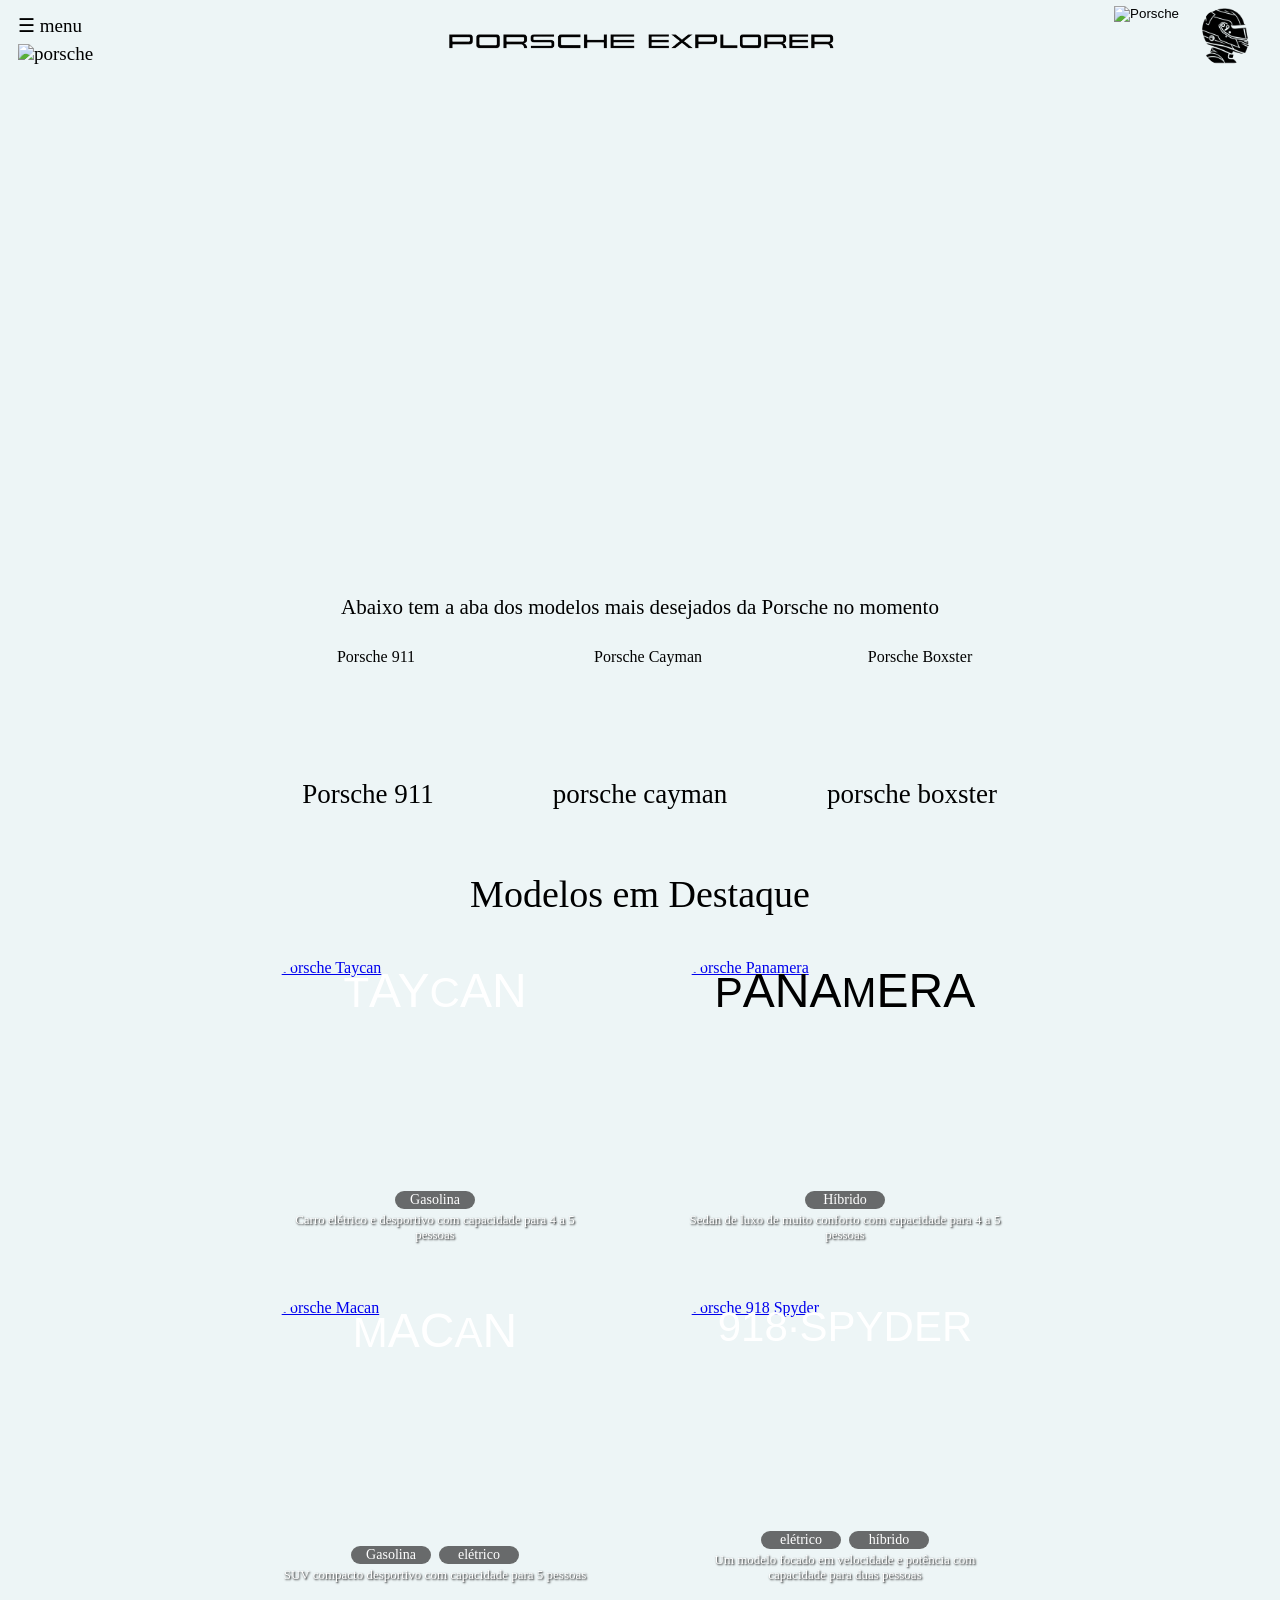
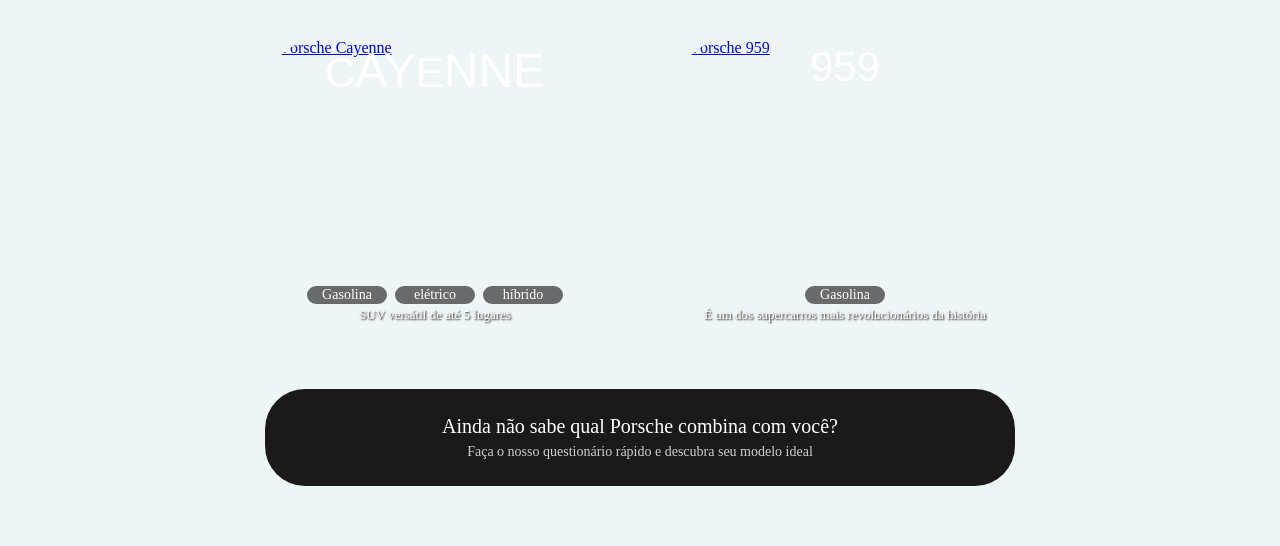
==== index.html @ b0814c9d "Modificando frontend, enviando questionario e adionando video do porsche via LFS" ====
<!DOCTYPE html>
<html lang="pt-BR">

<head>
    <meta charset="UTF-8">
    <meta name="viewport" content="width=device-width, initial-scale=1.0">

    <title>Porsche</title>

    <link rel="stylesheet" href="style.css">

    <script defer src="main.js"></script>
</head>

<body>

    <header class="cabecalho">
        <div class="lado-esquerdo">
            <a href="index.html" class="item-menu">
                ☰ menu
            </a>

            <a href="modelos.html" class="item-modelos">
                <img src="https://companieslogo.com/img/orig/P911.DE-94013588.png?t=1744633652" 
                alt= "porsche"  
                width="20" height="25">
            </a>

        </div>


        <div class="logo-porsche-texto">
            <img class="logotipo logotipo-preta" src="img/logotipo-preto.png" alt="Porsche Explorer">
            <img class="logotipo logotipo-branca" src="img/logotipo-branco.png" alt="Porsche Explorer">
        </div>


        <button
            class="botao-logo"
            onclick="alternarTema()">

            <img
                src="https://images.pixels.com/images/artworkimages/medium/3/high-res-porsche-emblem-isolated-bw-stefano-senise-transparent.png"
                alt="Porsche">

        </button>

        <img class="perfil perfil-clara" src="img/perfil.png" alt="Perfil do usuário">
        <img class="perfil perfil-escura" src="img/perfil-branco.png" alt="Perfil do usuário">

    </header>



    <section class="banner">
        <video class="video-banner" autoplay muted loop playsinline>
            <source src="video/porsche-banner.mp4" type="video/mp4">
            Seu navegador não suporta vídeo em HTML5.
        </video>
    </section>


    <section class="mais-desejados">

        <p class="texto-desejados">
            Abaixo tem a aba dos modelos mais desejados da Porsche no momento
        </p>


        <div class="modelos-top">

            <a href="911.html" class="modelo-top">

                <img
                    src="https://stimg.cardekho.com/images/carexteriorimages/930x620/Porsche/911/11757/1762933836560/front-left-side-47.jpg"
                    alt="Porsche 911">

                <p>Porsche 911</p>

            </a>


            <a href="Cayman.html" class="modelo-top">

                <img
                    src="https://s2-autoesporte.glbimg.com/2-1ZT9-N1DEywxmo9ciaRzOshKI=/0x0:620x400/984x0/smart/filters:strip_icc()/i.s3.glbimg.com/v1/AUTH_cf9d035bf26b4646b105bd958f32089d/internal_photos/bs/2020/6/V/uuImfYSPSdfVh9rFY7dQ/2015-02-04-p05.jpg"
                    alt="Porsche Cayman">

                <p>
                    porsche cayman
                </p>

            </a>


            <a href="boxster.html" class="modelo-top">

                <img
                    src="https://cdn.motor1.com/images/mgl/P419W/s3/2021-porsche-boxster-25-front.jpg"
                    alt="Porsche Boxster">

                <p>
                    porsche boxster
                </p>

            </a>

        </div>

    </section>



    <section class="destaques">

        <h1>
            Modelos em Destaque
        </h1>


        <div class="grade-carros">


            <a href="taycan.html">
                <div class="carro">

                    <img
                        src="https://a.storyblok.com/f/322327/1700x1300/a94bdd6a4c/ta24q3eix0002-taycan-turbo-s-front.jpg/m/990x673/smart/filters:format(webp)"
                        alt="Porsche Taycan">

                    <div class="titulo-carro">
                        T<span>AY</span>C<span>AN</span>
                    </div>

                    <div class="descricao-carro">

                        <span>Gasolina</span>

                        <p>
                            Carro elétrico e desportivo com capacidade
                            para 4 a 5 pessoas
                        </p>
                    </div>
                </div>
            </a>


            <a href="panamera.html">
                <div class="carro">

                    <img
                        src="https://encrypted-tbn0.gstatic.com/images?q=tbn:ANd9GcReIVR9vu2rFfYovtaFVJk6WMoI13KRTiDMwQbJUf-2Ei7UT4Au9WS_3StV&s=10"
                        alt="Porsche Panamera">

                    <div class="titulo-carro branco3">
                        P<span>ANA</span>M<span>ERA</span>
                    </div>

                    <div class="descricao-carro">

                        <span>Híbrido</span>
                        <p>
                            Sedan de luxo de muito conforto com capacidade
                            para 4 a 5 pessoas
                        </p>
                    </div>
                </div>
            </a>


            <a href="macan.html">
                <div class="carro">

                    <img
                        src="https://res.cloudinary.com/unix-center/image/upload/c_limit,dpr_3.0,f_auto,fl_progressive,g_center,h_240,q_auto:good,w_385/lgmrqoqbrtrxovayjjqa.jpg"
                        alt="Porsche Macan"
                        width="280" height="280">

                    <div class="titulo-carro">
                        M<span>AC</span>A<span>N</span>
                    </div>

                    <div class="descricao-carro">

                        <span>Gasolina</span>
                        <span>elétrico</span>

                        <p>
                            SUV compacto desportivo com capacidade
                            para 5 pessoas
                        </p>

                    </div>

                </div>
            </a>


            <a href="918.html">
                <div class="carro">

                    <img
                        src="https://s2-autoesporte.glbimg.com/7R9wOj5e1m-7h5U9IedH1afxvyk=/0x0:620x400/984x0/smart/filters:strip_icc()/i.s3.glbimg.com/v1/AUTH_cf9d035bf26b4646b105bd958f32089d/internal_photos/bs/2020/C/T/HsZ3M3QqCoxV6ehWm6hA/2015-08-14-porsche-918-spyder-19.jpg"
                        alt="Porsche 918 Spyder">

                    <div class="titulo-carro branco2">
                        918·SPYDER
                    </div>

                    <div class="descricao-carro">

                        <span>elétrico</span>
                        <span>híbrido</span>

                        <p>
                            Um modelo focado em velocidade e potência
                            com capacidade para duas pessoas
                        </p>

                    </div>

                </div>
            </a>



            <a href="cayenne.html">
                <div class="carro">

                    <img
                        src="https://prs.porsche.com/iod/image/BR/9YBCT1/1/[base64]?clientId=icc"
                        alt="Porsche Cayenne">

                    <div class="titulo-carro">
                        C<span>AY</span>E<span>NNE</span>
                    </div>

                    <div class="descricao-carro">

                        <span>Gasolina</span>
                        <span>elétrico</span>
                        <span>híbrido</span>

                        <p>
                            SUV versátil de até 5 lugares
                        </p>

                    </div>

                </div>
            </a>



            <a href="959.html">
                <div class="carro">

                    <img
                        src="https://encrypted-tbn0.gstatic.com/images?q=tbn:ANd9GcQaQJG17JvyVrVrvw3Mq1d3Nfs1aGIDPqdy4xxKtfygs7QFmz-L4kMcEubp&s=10"
                        alt="Porsche 959">

                    <div class="titulo-carro branco">
                        959
                    </div>

                    <div class="descricao-carro">

                        <span>Gasolina</span>

                        <p>
                            É um dos supercarros mais revolucionários
                            da história
                        </p>

                    </div>

                </div>
            </a>

        </div>

    </section>


    <a href="escolha.html" class="link-questionario">
        Ainda não sabe qual Porsche combina com você?
        <span>Faça o nosso questionário rápido e descubra seu modelo ideal</span>
    </a>


</body>

</html>
---- style.css ----
* {
    margin: 0;
    padding: 0;
    box-sizing: border-box;
}

html {
    scroll-behavior: smooth;
}

body {

    --fundo: #edf5f6;
    --texto: #000;

    background-color: var(--fundo);

    color: var(--texto);

    font-family: Georgia, "Times New Roman", serif;

    transition:
        background-color 0.7s ease,
        color 0.7s ease;
}


.cabecalho {

    width: 100%;

    height: 78px;

    background-color: var(--fundo);

    display: flex;

    align-items: center;

    justify-content: center;

    position: relative;

    transition:
        background-color 0.7s ease;
}


.lado-esquerdo {

    position: absolute;

    left: 18px;

    top: 16px;

    display: flex;

    flex-direction: column;

    gap: 8px;
}


.item-menu,
.item-modelos {

    text-decoration: none;

    color: var(--texto);

    font-size: 19px;

    line-height: 20px;

    transition:
        color 0.7s ease;

        

}


.item-menu:hover,
.item-modelos:hover {

    text-decoration: underline;

}



.logo-porsche-texto img {

    width: 100%;

    max-width: 400px;
}


.botao-logo {

    position: absolute;

    right: 101px;

    top: 6px;

    border: none;

    outline: none;

    background: transparent;

    cursor: pointer;

    padding: 0;

}


.botao-logo img {

    width: 55px;

    height: 62px;

    object-fit: contain;

    transition:
        transform 0.25s ease;
}


.botao-logo:hover img {

    transform:
        scale(1.12);

}

.perfil {

    position: absolute;

    right: 30px;

    top: 6px;

    width: 50px;

    height: 60px;

    border-radius: 50%;

    object-fit: contain;

    cursor:pointer;

    transition:
        transform 0.25s ease,
        opacity 0.7s ease;
}


.perfil-clara {

    opacity: 1;
}


.perfil-escura {

    opacity: 0;
}


body.modo-escuro .perfil-clara {

    opacity: 0;
}


body.modo-escuro .perfil-escura {

    opacity: 1;
}


.logo-porsche-texto {

    position: relative;

    width: 100%;

    max-width: 400px;

    height: 300px;
}


.logo-porsche-texto .logotipo {

    position: absolute;

    top: 0;

    left: 0;

    width: 100%;

    height: 100%;

    object-fit: contain;

    max-width: none;

    transition:
        opacity 0.7s ease;
}


.logotipo-preta {

    opacity: 1;
}


.logotipo-branca {

    opacity: 0;
}


body.modo-escuro .logotipo-preta {

    opacity: 0;
}


body.modo-escuro .logotipo-branca {

    opacity: 1;
}


.banner {

    overflow: hidden;
}


.video-banner {

    width: 100%;

    height: 500px;

    object-fit: cover;

    display: block;
}


.mais-desejados {

    width: 100%;

    padding-top: 17px;

    text-align: center;

}


.texto-desejados {

    font-size: 21px;

    margin-bottom: 28px;

}


.modelos-top {

    width: 97%;

    max-width: 800px;

    margin: auto;

    display: flex;

    justify-content: space-between;

    gap: 12px;

}


.modelo-top {

    width: 32%;

    text-decoration: none;

    color: var(--texto);

}


.modelo-top img {

    width: 100%;

    height: 125px;

    object-fit: cover;

    border-radius: 65px;

    display: block;

}


.modelo-top p {

    font-size: 27px;

    margin-top: 6px;

}



.destaques {

    width: 100%;

    padding-top: 62px;

    padding-bottom: 50px;

}


.destaques h1 {

    text-align: center;

    font-weight: normal;

    font-size: 38px;

    margin-bottom: 43px;

    color: var(--texto);

}



.grade-carros {

    width: 95%;

    max-width: 750px;

    margin: auto;

    display: grid;

    grid-template-columns: 1fr 1fr;

    column-gap: 70px;

    row-gap: 40px;

}



.carro {

    height: 300px;

    position: relative;

    overflow: hidden;

    border-radius: 55px;

    cursor: pointer;

    transition:
        transform 0.3s ease,
        box-shadow 0.3s ease;
}


.carro:hover {

    transform: scale(1.025);

    box-shadow:
        0 10px 25px rgba(0,0,0,0.25);

}


.carro img {

    width: 100%;

    height: 100%;

    object-fit: cover;

    display: block;

    transition:
        transform 0.5s ease;
}


.carro:hover img {

    transform: scale(1.06);

}



.titulo-carro {

    position: absolute;

    top: 4px;

    left: 0;

    width: 100%;

    text-align: center;

    z-index: 2;

    color: white;

    font-family: Arial, Helvetica, sans-serif;

    font-size: 42px;

    font-weight: normal;

}


.titulo-carro span {

    font-size: 48px;

}


.titulo-carro.branco3 {

    color: black;

}

.titulo-carro.branco2 {

    color: white;

}



.descricao-carro {

    position: absolute;

    z-index: 3;

    left: 10px;

    right: 10px;

    bottom: 17px;

    text-align: center;

    color: white;

}


.descricao-carro span {

    display: inline-block;

    min-width: 80px;

    padding: 1px 13px;

    margin: 0 2px;

    border-radius: 10px;

    background-color: rgba(60,60,60,0.75);

    font-size: 14px;

}


.descricao-carro p {

    margin-top: 3px;

    font-size: 13px;

    line-height: 15px;

    text-shadow:
        1px 1px 2px black;
}


body.modo-escuro {

    --fundo: #111111;

    --texto: #ffffff;

}


body.modo-escuro .banner {

    border-color: #8b211b;

}



@media (max-width: 700px) {

    .logo-porsche-texto {

        font-size: 28px;

        letter-spacing: 4px;

    }


    .botao-logo {

        right: 10px;

    }


    .botao-logo img {

        width: 42px;

        height: 50px;

    }


    .banner {

        height: 350px;

    }


    .modelos-top {

        flex-direction: column;

    }


    .modelo-top {

        width: 100%;

    }


    .modelo-top img {

        height: 150px;

    }


    .grade-carros {

        grid-template-columns: 1fr;

        width: 90%;

    }


    .destaques h1 {

        font-size: 32px;

    }

}


/* Chamada para o questionário, na home */

.link-questionario {

    display: block;

    width: 90%;

    max-width: 750px;

    margin: 0 auto 60px;

    padding: 26px 30px;

    border-radius: 40px;

    background-color: #1a1a1a;

    color: #fff;

    text-decoration: none;

    text-align: center;

    font-size: 20px;

    transition:
        transform 0.25s ease,
        background-color 0.7s ease,
        color 0.7s ease;
}


.link-questionario:hover {

    transform: scale(1.015);
}


.link-questionario span {

    display: block;

    font-size: 14px;

    margin-top: 6px;

    color: #cfcfcf;
}


body.modo-escuro .link-questionario {

    background-color: #f4f4f4;

    color: #111;
}


body.modo-escuro .link-questionario span {

    color: #555;
}


/* Página: Descubra seu modelo ideal */

.questionario {

    width: 90%;

    max-width: 640px;

    margin: 70px auto 90px;

    text-align: center;
}


.quiz-intro h1 {

    font-weight: normal;

    font-size: 36px;

    margin-bottom: 18px;
}


.quiz-intro p {

    font-size: 17px;

    line-height: 24px;

    margin-bottom: 32px;
}


.botao-quiz {

    display: inline-block;

    border: none;

    outline: none;

    cursor: pointer;

    background-color: #1a1a1a;

    color: #fff;

    font-family: inherit;

    font-size: 17px;

    padding: 14px 34px;

    border-radius: 40px;

    text-decoration: none;

    transition:
        transform 0.25s ease,
        background-color 0.7s ease,
        color 0.7s ease;
}


.botao-quiz:hover {

    transform: scale(1.04);
}


.botao-secundario {

    background-color: transparent;

    color: var(--texto);

    border: 2px solid var(--texto);
}


body.modo-escuro .botao-quiz {

    background-color: #f4f4f4;

    color: #111;
}


body.modo-escuro .botao-secundario {

    background-color: transparent;

    color: var(--texto);
}


.quiz-progresso {

    margin-bottom: 34px;
}


.quiz-passo {

    display: block;

    font-size: 14px;

    margin-bottom: 10px;

    color: #777;
}


body.modo-escuro .quiz-passo {

    color: #aaa;
}


.quiz-barra {

    width: 100%;

    height: 6px;

    background-color: rgba(120, 120, 120, 0.25);

    border-radius: 10px;

    overflow: hidden;
}


.quiz-barra-preenchida {

    height: 100%;

    width: 0%;

    background-color: #a52b22;

    border-radius: 10px;

    transition: width 0.4s ease;
}


.quiz-pergunta-texto {

    font-weight: normal;

    font-size: 26px;

    margin-bottom: 28px;
}


.quiz-opcoes {

    display: flex;

    flex-direction: column;

    gap: 14px;
}


.quiz-opcao {

    width: 100%;

    text-align: left;

    padding: 18px 26px;

    border-radius: 40px;

    border: 2px solid rgba(120, 120, 120, 0.35);

    background-color: transparent;

    color: var(--texto);

    font-family: inherit;

    font-size: 17px;

    cursor: pointer;

    transition:
        border-color 0.25s ease,
        transform 0.15s ease;
}


.quiz-opcao:hover {

    border-color: #a52b22;

    transform: scale(1.01);
}


.quiz-resultado h2 {

    font-weight: normal;

    font-size: 26px;

    margin-bottom: 30px;
}


.carro-resultado {

    width: 100%;

    max-width: 420px;

    height: 320px;

    margin: 0 auto 34px;
}


.quiz-acoes {

    display: flex;

    justify-content: center;

    gap: 16px;

    flex-wrap: wrap;
}


@media (max-width: 700px) {

    .questionario {

        margin: 40px auto 60px;
    }


    .quiz-intro h1 {

        font-size: 28px;
    }


    .quiz-pergunta-texto {

        font-size: 22px;
    }
}
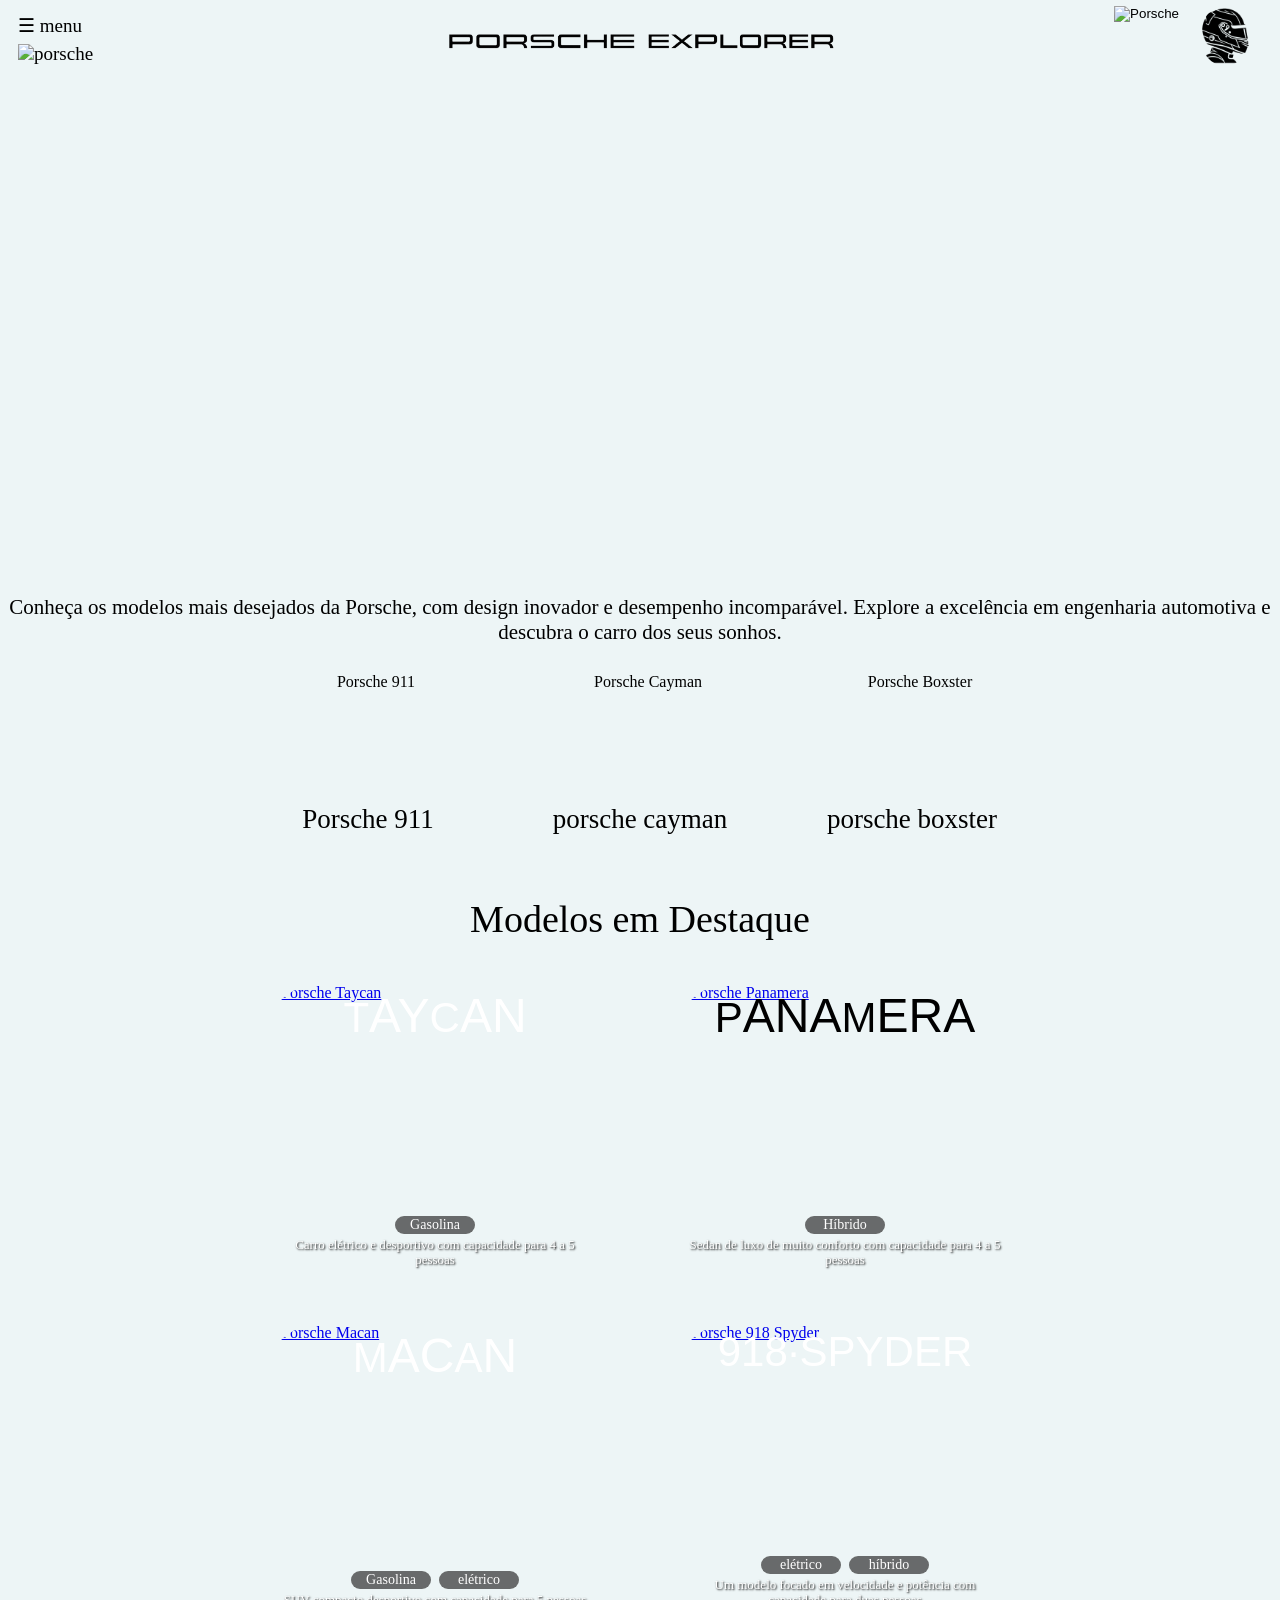
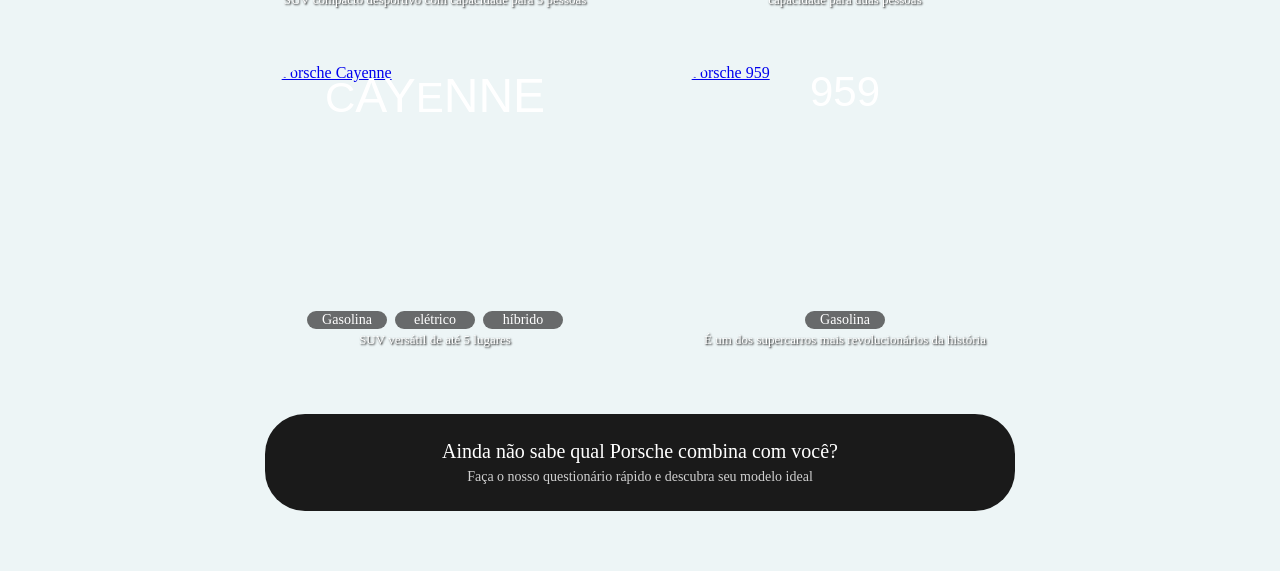
==== commit bbdf4160: "Página do 911 completa" ====
--- a/index.html
+++ b/index.html
@@ -63,7 +63,7 @@
     <section class="mais-desejados">
 
         <p class="texto-desejados">
-            Abaixo tem a aba dos modelos mais desejados da Porsche no momento
+            Conheça os modelos mais desejados da Porsche, com design inovador e desempenho incomparável. Explore a excelência em engenharia automotiva e descubra o carro dos seus sonhos.
         </p>
 
 
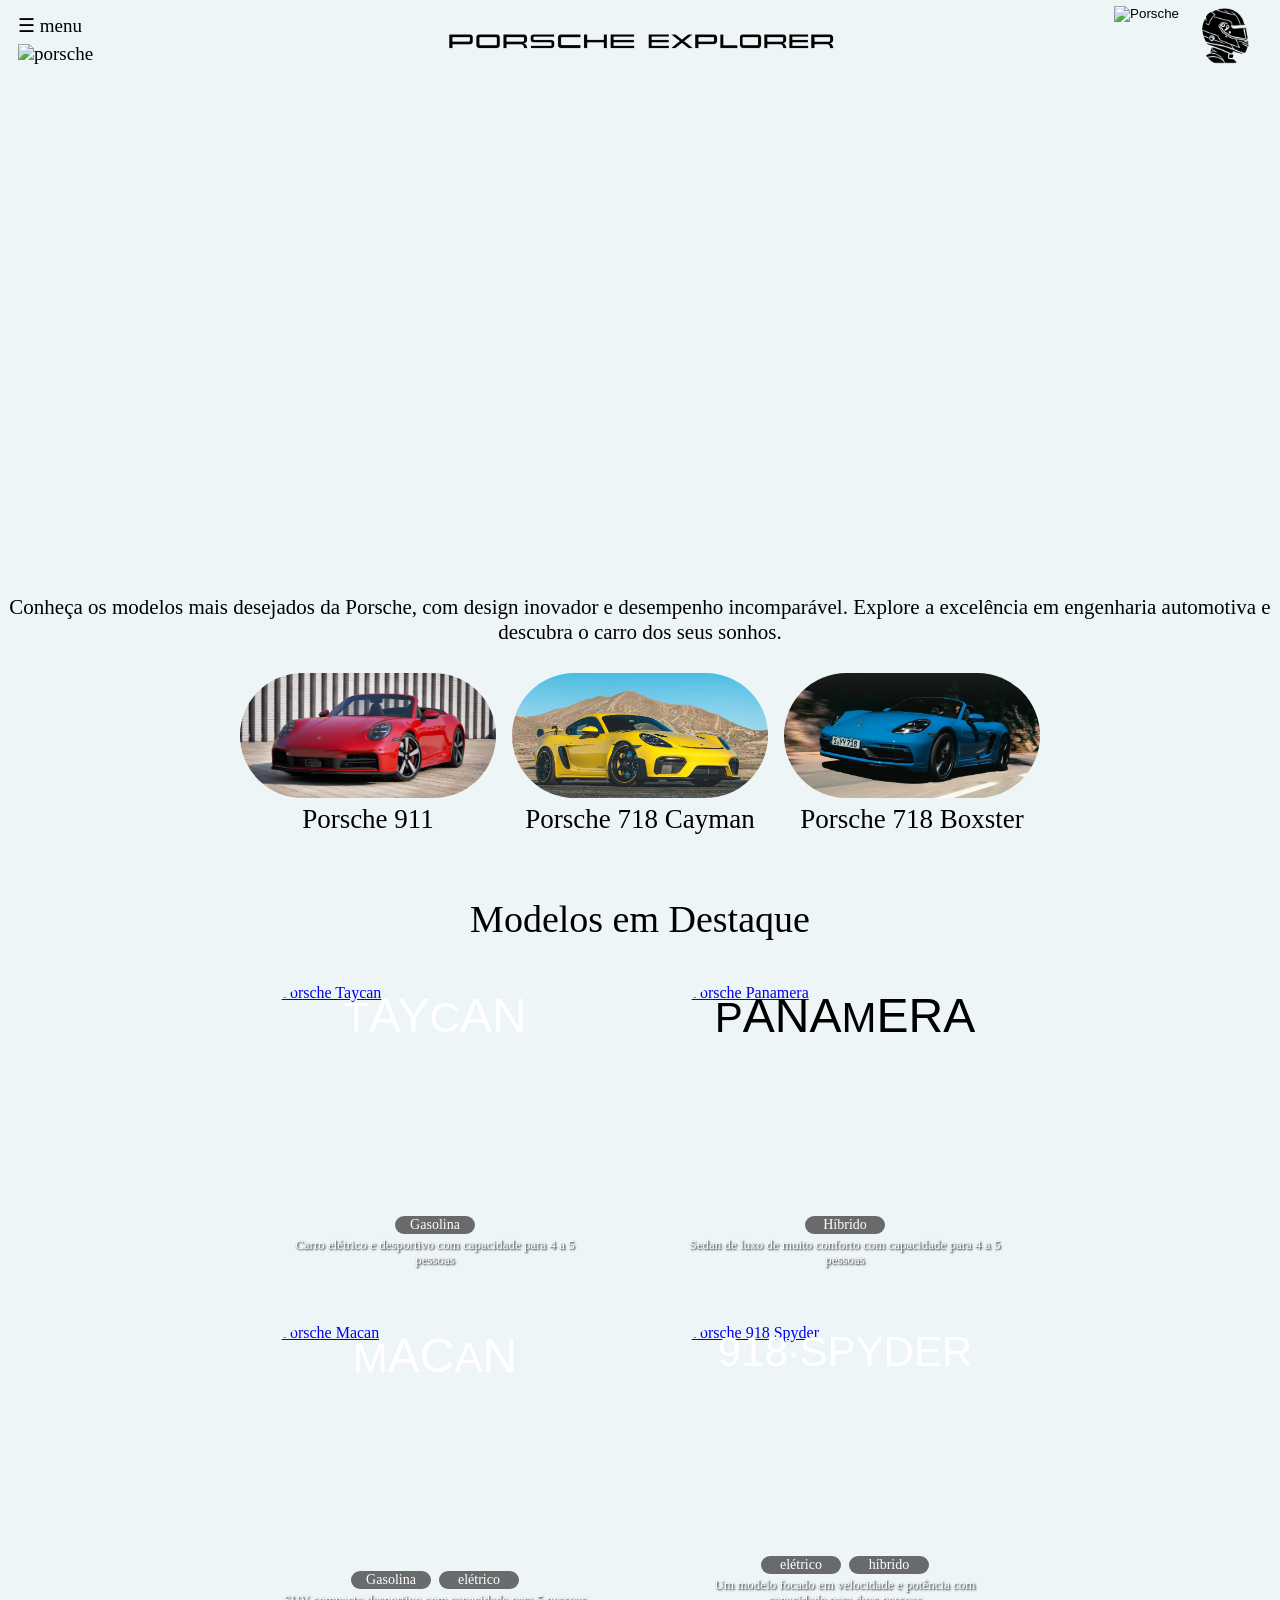
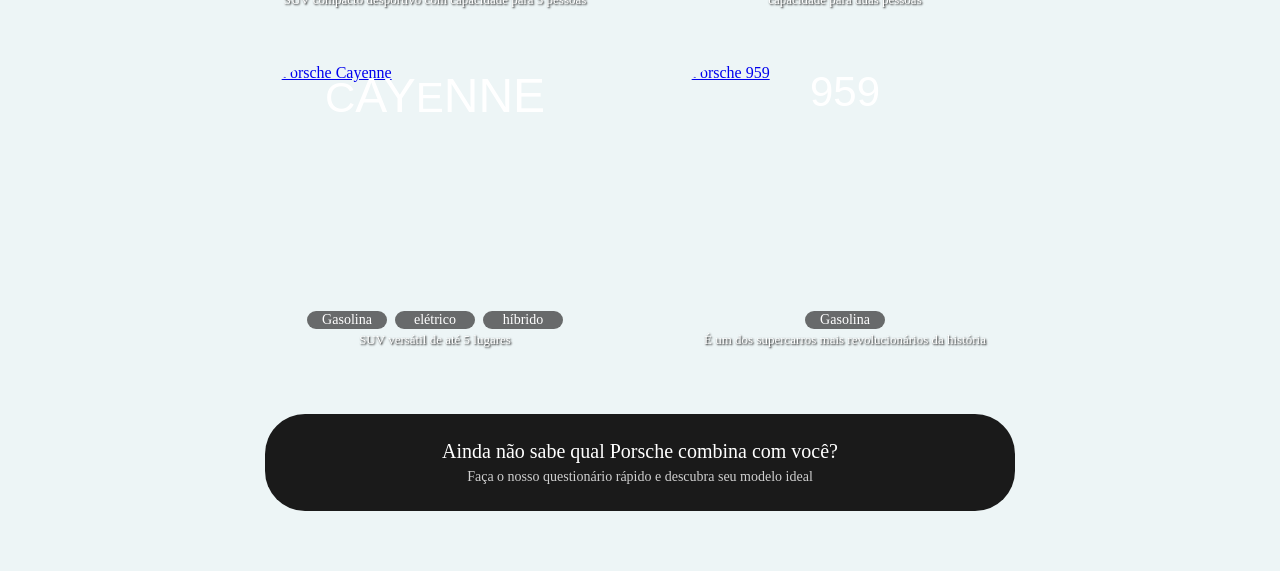
==== commit d24c6583: "Enviando atualizações nas outras páginas" ====
--- a/index.html
+++ b/index.html
@@ -72,7 +72,7 @@
             <a href="911.html" class="modelo-top">
 
                 <img
-                    src="https://stimg.cardekho.com/images/carexteriorimages/930x620/Porsche/911/11757/1762933836560/front-left-side-47.jpg"
+                    src="carros/porsche-icon.jpg"
                     alt="Porsche 911">
 
                 <p>Porsche 911</p>
@@ -83,11 +83,11 @@
             <a href="Cayman.html" class="modelo-top">
 
                 <img
-                    src="https://s2-autoesporte.glbimg.com/2-1ZT9-N1DEywxmo9ciaRzOshKI=/0x0:620x400/984x0/smart/filters:strip_icc()/i.s3.glbimg.com/v1/AUTH_cf9d035bf26b4646b105bd958f32089d/internal_photos/bs/2020/6/V/uuImfYSPSdfVh9rFY7dQ/2015-02-04-p05.jpg"
+                    src="carros/cayman-icon.webp"
                     alt="Porsche Cayman">
 
                 <p>
-                    porsche cayman
+                    Porsche 718 Cayman
                 </p>
 
             </a>
@@ -96,11 +96,11 @@
             <a href="boxster.html" class="modelo-top">
 
                 <img
-                    src="https://cdn.motor1.com/images/mgl/P419W/s3/2021-porsche-boxster-25-front.jpg"
+                    src="carros/boxster-icon.webp"
                     alt="Porsche Boxster">
 
                 <p>
-                    porsche boxster
+                    Porsche 718 Boxster
                 </p>
 
             </a>
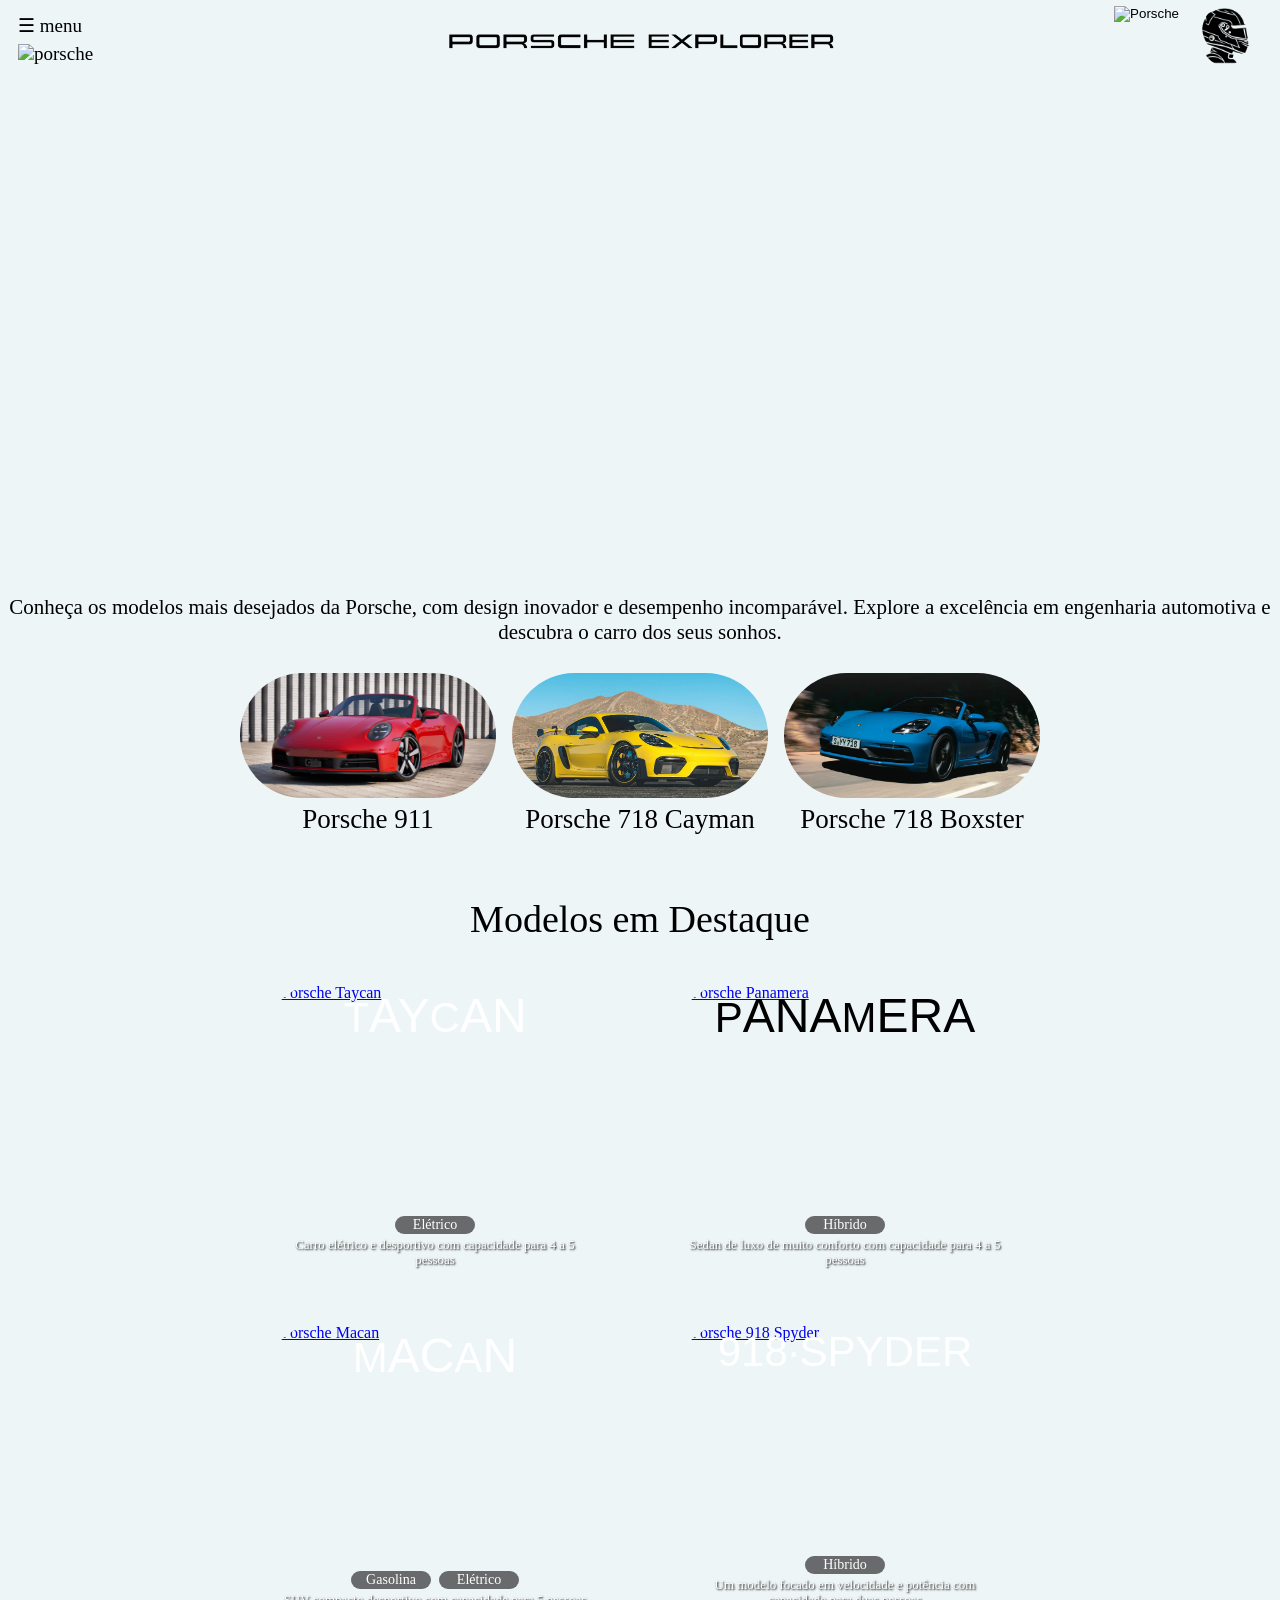
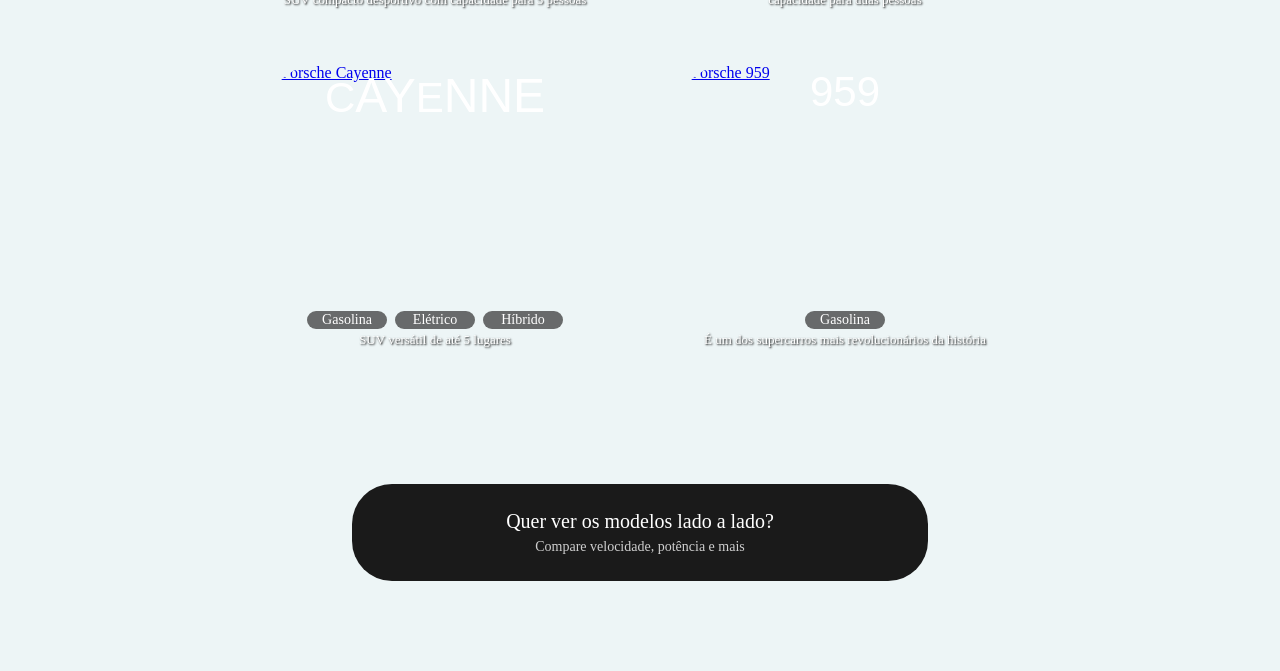
==== commit f1ac8653: "Salvando os arquivos de comparação" ====
--- a/index.html
+++ b/index.html
@@ -5,7 +5,7 @@
     <meta charset="UTF-8">
     <meta name="viewport" content="width=device-width, initial-scale=1.0">
 
-    <title>Porsche</title>
+    <title>Porsche Explorer</title>
 
     <link rel="stylesheet" href="style.css">
 
@@ -134,7 +134,7 @@
 
                     <div class="descricao-carro">
 
-                        <span>Gasolina</span>
+                        <span>Elétrico</span>
 
                         <p>
                             Carro elétrico e desportivo com capacidade
@@ -183,7 +183,7 @@
                     <div class="descricao-carro">
 
                         <span>Gasolina</span>
-                        <span>elétrico</span>
+                        <span>Elétrico</span>
 
                         <p>
                             SUV compacto desportivo com capacidade
@@ -209,8 +209,7 @@
 
                     <div class="descricao-carro">
 
-                        <span>elétrico</span>
-                        <span>híbrido</span>
+                        <span>Híbrido</span>
 
                         <p>
                             Um modelo focado em velocidade e potência
@@ -238,8 +237,8 @@
                     <div class="descricao-carro">
 
                         <span>Gasolina</span>
-                        <span>elétrico</span>
-                        <span>híbrido</span>
+                        <span>Elétrico</span>
+                        <span>Híbrido</span>
 
                         <p>
                             SUV versátil de até 5 lugares
@@ -281,12 +280,12 @@
 
     </section>
 
-
-    <a href="escolha.html" class="link-questionario">
-        Ainda não sabe qual Porsche combina com você?
-        <span>Faça o nosso questionário rápido e descubra seu modelo ideal</span>
-    </a>
-
+    <section class="comparar">
+        <a href="comparar.html" class="link-comparar">
+        Quer ver os modelos lado a lado?
+        <span>Compare velocidade, potência e mais</span>
+        </a>
+    </section>
 
 </body>
 
--- a/style.css
+++ b/style.css
@@ -619,10 +619,7 @@
 
 }
 
-
-/* Chamada para o questionário, na home */
-
-.link-questionario {
+.link-comparar {
 
     display: block;
 
@@ -653,13 +650,13 @@
 }
 
 
-.link-questionario:hover {
+.link-comparar:hover {
 
     transform: scale(1.015);
 }
 
 
-.link-questionario span {
+.link-comparar span {
 
     display: block;
 
@@ -671,7 +668,7 @@
 }
 
 
-body.modo-escuro .link-questionario {
+body.modo-escuro .link-comparar {
 
     background-color: #f4f4f4;
 
@@ -679,7 +676,7 @@
 }
 
 
-body.modo-escuro .link-questionario span {
+body.modo-escuro .link-comparar span {
 
     color: #555;
 }
@@ -687,7 +684,7 @@
 
 /* Página: Descubra seu modelo ideal */
 
-.questionario {
+.comparar {
 
     width: 90%;
 
@@ -926,7 +923,7 @@
 
 @media (max-width: 700px) {
 
-    .questionario {
+    .comparar {
 
         margin: 40px auto 60px;
     }
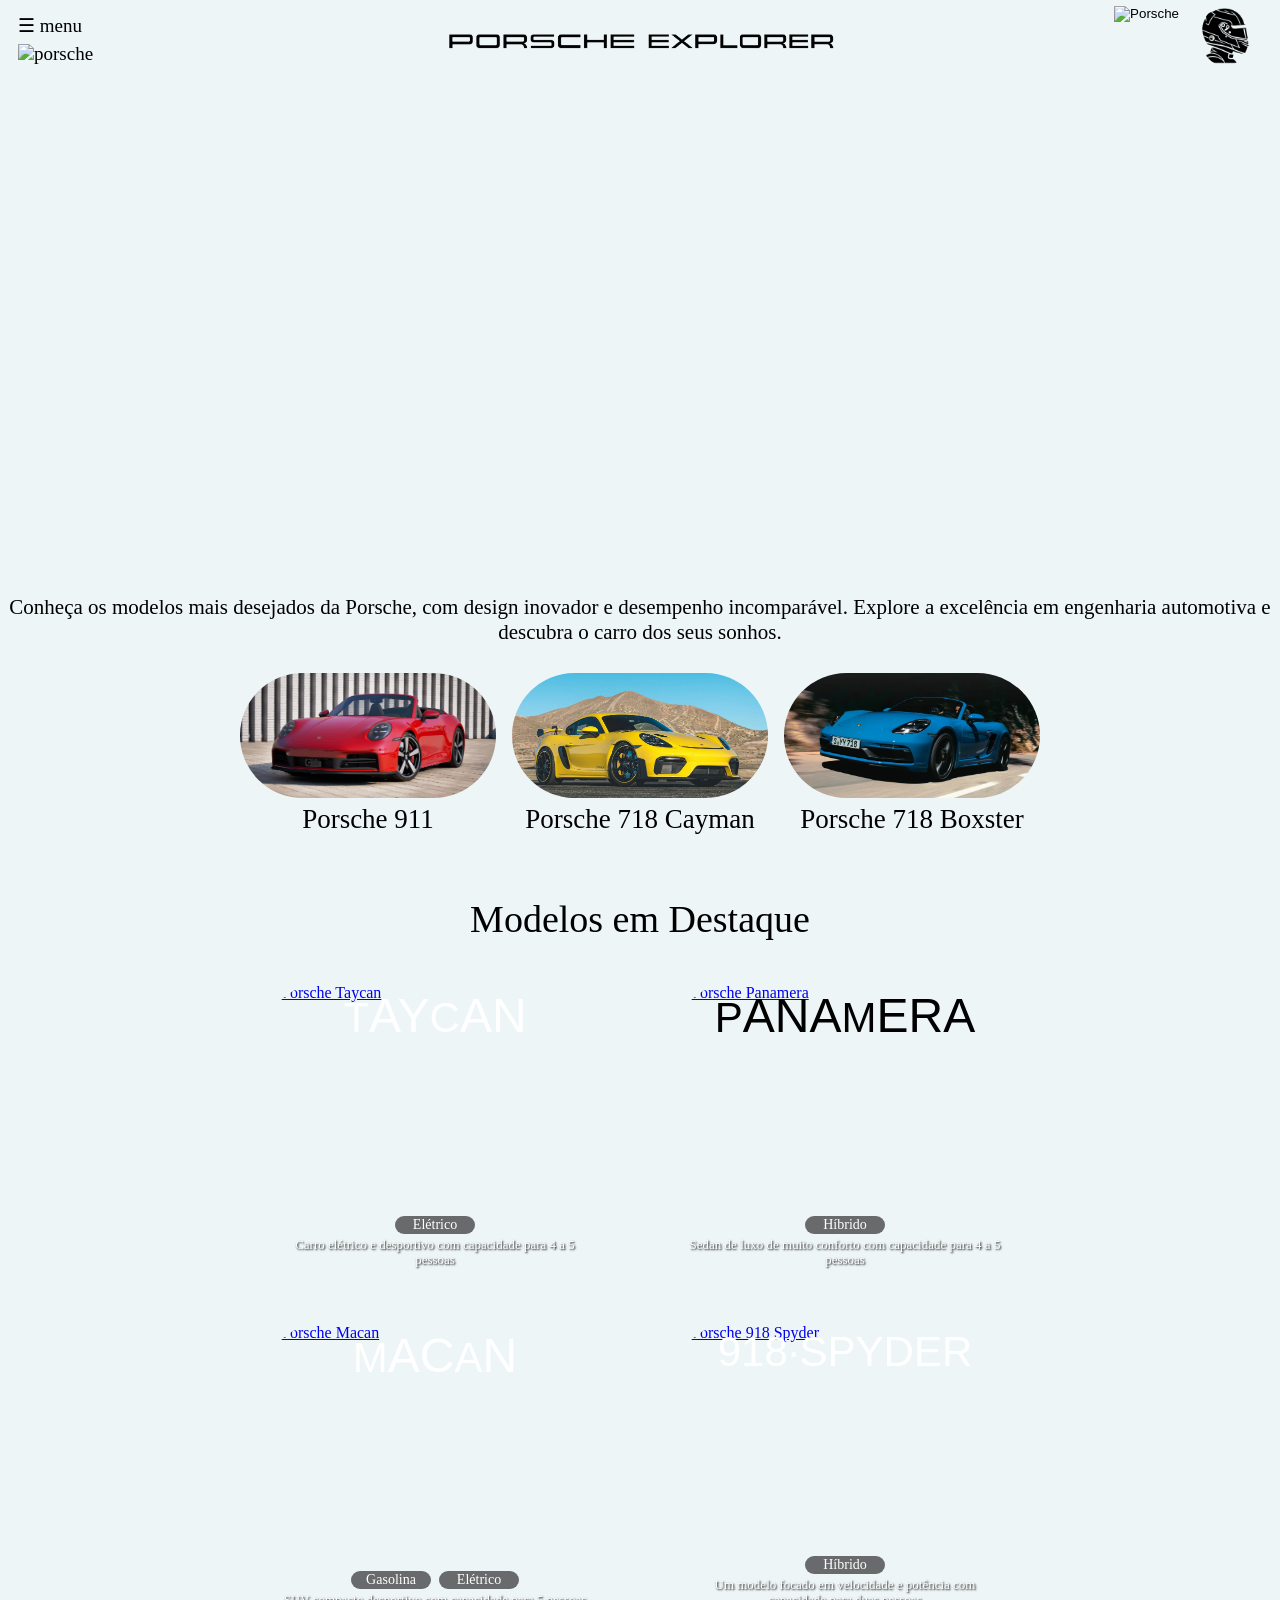
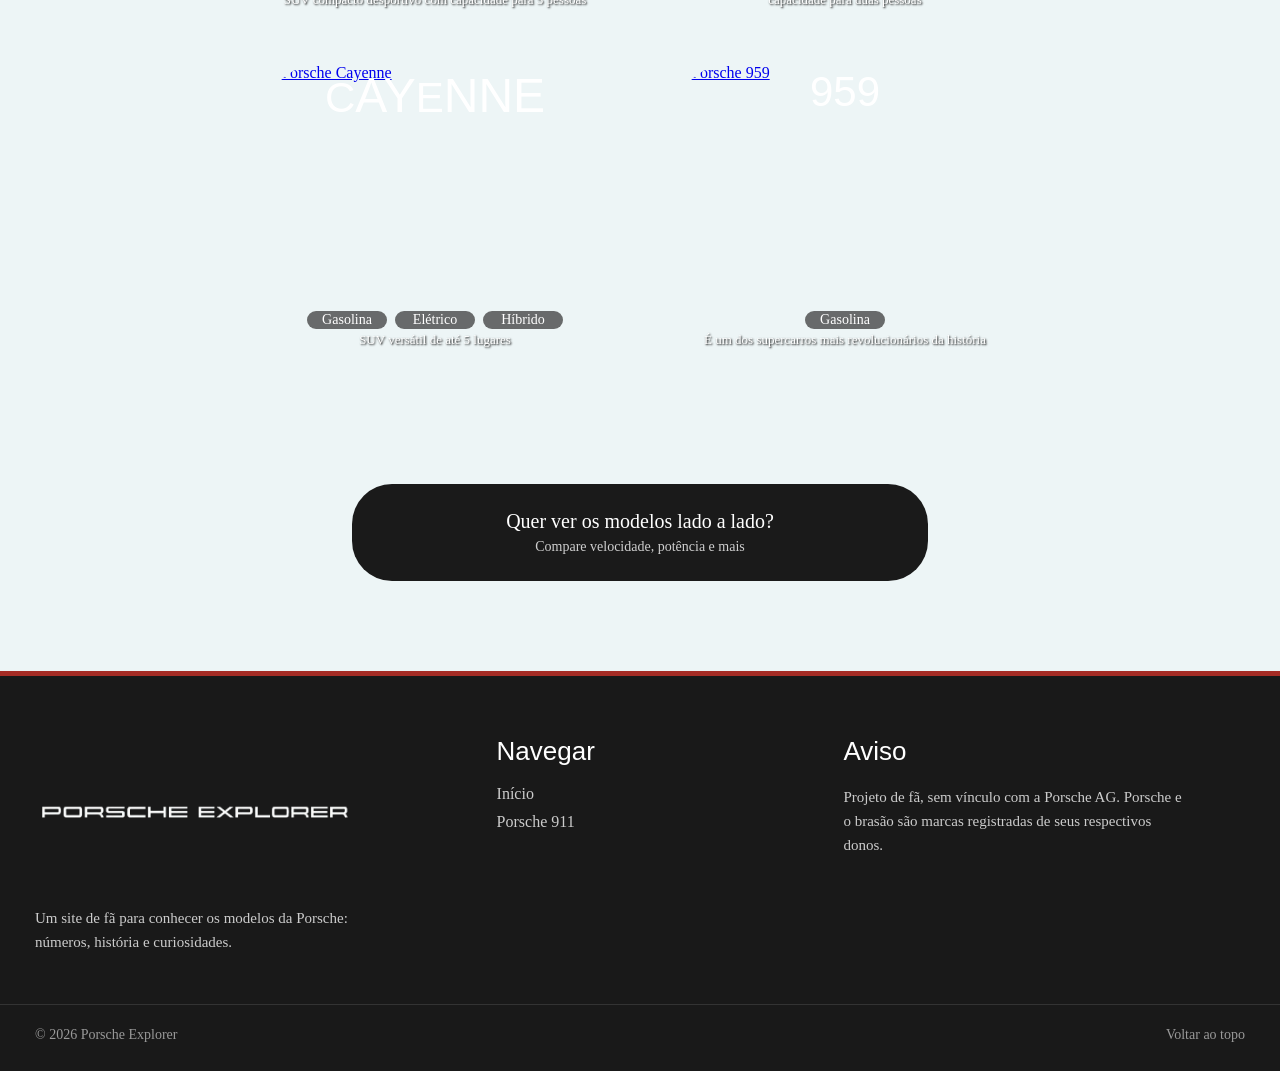
==== commit 6010c1cb: "Páginas completas e adicionando comparador" ====
--- a/index.html
+++ b/index.html
@@ -8,6 +8,7 @@
     <title>Porsche Explorer</title>
 
     <link rel="stylesheet" href="style.css">
+    <link rel="stylesheet" href="carros.css">
 
     <script defer src="main.js"></script>
 </head>
@@ -287,6 +288,44 @@
         </a>
     </section>
 
+
+    <footer class="rodape-site">
+
+        <div class="rodape-conteudo">
+
+            <div class="rodape-marca">
+                <img src="img/logotipo-branco.png" alt="Porsche Explorer">
+                <p>
+                    Um site de fã para conhecer os modelos da Porsche:
+                    números, história e curiosidades.
+                </p>
+            </div>
+
+            <nav class="rodape-coluna" aria-label="Navegação do rodapé">
+                <h2>Navegar</h2>
+                <ul>
+                    <li><a href="index.html">Início</a></li>
+                    <li><a href="911.html">Porsche 911</a></li>
+                </ul>
+            </nav>
+
+            <div class="rodape-coluna">
+                <h2>Aviso</h2>
+                <p>
+                    Projeto de fã, sem vínculo com a Porsche AG.
+                    Porsche e o brasão são marcas registradas de
+                    seus respectivos donos.
+                </p>
+            </div>
+
+        </div>
+
+        <div class="rodape-base">
+            <p>© 2026 Porsche Explorer</p>
+            <a href="#">Voltar ao topo</a>
+        </div>
+
+    </footer>
+
 </body>
-
 </html>
--- a/carros.css
+++ b/carros.css
@@ -0,0 +1,1675 @@
+@font-face {
+  font-family: 'Lotus';
+  src: url('fonts/Lotus.otf') format('opentype');
+  font-display: swap;
+  font-weight: normal;
+  font-style: normal;
+}
+
+
+body {
+
+    background-color: var(--fundo, #e5eef0);
+
+    color: var(--texto, #000);
+
+    font-family: Georgia, "Times New Roman", serif;
+
+    overflow-x: hidden;
+
+    transition:
+        background-color 0.7s ease,
+        color 0.7s ease;
+
+}
+
+
+
+.pagina {
+
+    width: 100%;
+
+    max-width: 1366px;
+
+    margin: auto;
+
+    overflow: hidden;
+
+}
+
+
+
+.hero {
+
+    height: 620px;
+
+    background: #505050;
+
+    border: 5px solid #a52c25;
+
+    border-bottom: none;
+
+    position: relative;
+
+    overflow: visible;
+}
+
+.video-modelo {
+
+    position: absolute;
+
+    inset: 0;
+
+    width: 100%;
+
+    height: 100%;
+
+    object-fit: cover;
+
+    z-index: 0;
+
+}
+
+.lateral-container {
+
+    position: absolute;
+
+    left: 50%;
+
+    transform: translateX(-50%);
+
+    width: 90%;
+
+    max-width: 1000px;
+
+    z-index: 1;
+}
+
+#lateral-911 {
+    bottom: -60px;
+}
+
+#cayman-lateral {
+    bottom: -280px;
+    left: 50%;
+}
+
+#boxster-lateral {
+    bottom: -130px;
+}
+
+#taycan-lateral {
+    bottom: -140px;
+}
+
+#cayenne-lateral {
+    bottom: -160px;
+}
+
+#lateral-918 {
+    bottom: -190px;
+}
+
+#lateral-959 {
+    bottom: -240px;
+}
+
+.carro-lateral {
+
+    display: block;
+
+    width: 100%;
+
+    height: auto;
+
+    object-fit: contain;
+
+    filter:
+        drop-shadow(
+            0 15px 7px rgba(0, 0, 0, 0.35)
+        );
+
+    transition:
+        opacity 1s ease,
+        translate 1s ease;
+
+}
+
+
+
+.modelo {
+
+    margin-top: 40px;
+
+    height: 720px;
+
+    position: relative;
+
+    background: var(--fundo, #e5eef0);
+
+    transition: background-color 0.7s ease;
+
+}
+
+
+
+.modelo h1 {
+
+    position: relative;
+
+    top: 60px;
+
+    left: 4%;
+
+    width: 92%;
+
+    z-index: 1;
+
+    text-align: center;
+
+    font-family: Helvetica, Arial, sans-serif;
+
+    font-size: clamp(
+        130px,
+        15vw,
+        330px
+    );
+
+    font-weight: 500;
+
+    letter-spacing: -18px;
+
+    line-height: 0.9;
+
+}
+
+/* Nome da versão: no topo do hero (sobre o vídeo), longe dos carros */
+
+.hero .versao-modelo {
+
+    position: absolute;
+
+    top: 24px;
+
+    left: 0;
+
+    right: 0;
+
+    z-index: 3;
+
+    text-align: center;
+
+    color: #fff;
+
+    text-shadow: 0 2px 8px rgba(0, 0, 0, 0.7);
+
+    font-family: Georgia, Arial, sans-serif;
+
+    font-style:italic;
+
+    font-size: 22px;
+
+    font-weight: 400;
+
+    letter-spacing: 1px;
+
+}
+
+
+.carro-frontal {
+    position: absolute;
+    z-index: 2;
+
+    left: 0;
+    right: 0;
+    margin: 0 auto;
+
+    top: 210px;
+
+    filter: drop-shadow(0 15px 5px rgba(0, 0, 0, 0.3));
+
+    transition:
+        opacity 1s ease,
+        translate 1s ease,
+        transform 0.4s ease,
+        filter 0.4s ease;
+}
+
+#cayman-frontal {
+    top: 300px;
+    width:60%;
+}
+
+#frontal-911 {
+    width: 60%;
+    max-width: 640px;
+    top:250px;
+}
+
+#boxster-frontal {
+    width:60%;
+    top: 300px;
+}
+
+#taycan-frontal {
+    width: 45%;
+    top: 300px;
+}
+
+#cayenne-frontal {
+    width: 72%;
+}
+
+#macan-frontal {
+    width: 43%;
+    top: 300px;
+}
+
+#panamera-frontal {
+    width: 45%;
+    top:300px;
+}
+
+#frontal-918 {
+    width: 50%;
+    top:300px;
+}
+
+
+
+.carro-frontal:hover {
+    transform: scale(1.02);
+
+    filter: drop-shadow(0 20px 8px rgba(0, 0, 0, 0.35));
+}
+
+.carro-lateral,
+.carro-frontal {
+
+    opacity: 0;
+
+    translate: 0 40px;
+
+}
+
+
+body.carregado .carro-lateral,
+body.carregado .carro-frontal {
+
+    opacity: 1;
+
+    translate: 0 0;
+
+}
+
+
+
+
+.especificacao {
+
+    position: absolute;
+
+    z-index: 4;
+
+}
+
+
+
+.especificacao strong {
+
+    font-family: Arial, Helvetica, sans-serif;
+
+    font-size: clamp(
+        60px,
+        7vw,
+        105px
+    );
+
+    font-weight: 700;
+
+    line-height: 0.6;
+
+}
+
+
+
+.especificacao strong span {
+
+    font-family: Georgia, serif;
+
+    font-size: 0.43em;
+
+    font-weight: normal;
+
+}
+
+
+/* Só o número fica em Arial (e do tamanho do <strong>);
+   a unidade (s, Km/H, CV) continua em Georgia, menor. */
+
+.especificacao strong .valor-animado {
+
+    font-family: Arial, Helvetica, sans-serif;
+
+    font-size: 1em;
+
+    font-weight: 700;
+
+}
+
+
+
+
+.especificacao p {
+
+    font-size: clamp(
+        20px,
+        2vw,
+        30px
+    );
+
+    line-height: 1.2;
+
+}
+
+
+
+.aceleracao {
+
+    left: 6%;
+
+    bottom: 25px;
+
+}
+
+
+
+.desempenho {
+
+    right: 5%;
+
+    top: 340px;
+
+}
+
+
+
+.desempenho p {
+
+    margin-top: 5px;
+
+}
+
+
+.potencia {
+
+    display: block;
+
+    margin-top: 45px;
+
+}
+
+
+
+.informacoes {
+
+    display: grid;
+
+    grid-template-columns:
+        repeat(4, 1fr);
+
+    gap: 60px;
+
+    padding:
+        0 35px 35px;
+
+}
+
+
+
+.informacoes button {
+
+    border: none;
+
+    height: 52px;
+
+    border-radius: 40px;
+
+    background: #777;
+
+    color: white;
+
+    font-family: Georgia, serif;
+
+    font-size: clamp(
+        20px,
+        2vw,
+        30px
+    );
+
+    cursor: pointer;
+
+    transition:
+        0.25s ease;
+
+}
+
+
+
+.informacoes button:hover {
+
+    transform:
+        translateY(-4px);
+
+    background: #222;
+
+}
+
+
+.informacoes button.ativo {
+
+    background: #222;
+
+}
+
+
+.rodas {
+
+    display: grid;
+
+    grid-template-columns:
+        1fr 1fr;
+
+    gap: 45px;
+
+    padding:
+        0 30px 70px;
+
+}
+
+
+
+.roda {
+
+    display: flex;
+
+    align-items: center;
+
+    gap: 25px;
+
+}
+
+
+
+.roda img {
+
+    width: 32%;
+
+    max-width: 290px;
+
+    object-fit: contain;
+
+    transition:
+        transform 0.5s ease;
+
+}
+
+
+.roda:hover img {
+
+    transform:
+        rotate(180deg);
+
+}
+
+
+.roda h2 {
+
+    font-family: Georgia, Arial, Helvetica, sans-serif;
+
+    font-size: clamp(
+        35px,
+        4vw,
+        60px
+    );
+
+    font-weight: 300;
+
+    margin-bottom: 20px;
+
+}
+
+
+
+.roda p {
+
+    font-size: clamp(
+        16px,
+        1.6vw,
+        25px
+    );
+
+    line-height: 1.35;
+
+}
+
+
+/* Curiosidades sobre o carro */
+
+.curiosidades {
+
+    padding: 55px 30px 90px;
+
+    text-align: center;
+}
+
+
+.curiosidades h2 {
+
+    font-family: Georgia, Arial, Helvetica, sans-serif;
+
+    font-weight: 300;
+
+    font-size: clamp(32px, 4vw, 52px);
+
+    margin-bottom: 8px;
+}
+
+
+.curiosidades-dica {
+
+    font-size: 15px;
+
+    color: #555;
+
+    margin-bottom: 40px;
+}
+
+
+.grade-curiosidades {
+
+    display: grid;
+
+    grid-template-columns: repeat(4, 1fr);
+
+    gap: 25px;
+
+    max-width: 1200px;
+
+    margin: auto;
+}
+
+
+.cartao-curiosidade {
+
+    position: relative;
+
+    height: 230px;
+
+    perspective: 1200px;
+
+    border: none;
+
+    background: transparent;
+
+    padding: 0;
+
+    cursor: pointer;
+
+    font-family: inherit;
+}
+
+
+.cartao-curiosidade .face {
+
+    position: absolute;
+
+    inset: 0;
+
+    border-radius: 30px;
+
+    backface-visibility: hidden;
+
+    display: flex;
+
+    flex-direction: column;
+
+    align-items: center;
+
+    justify-content: center;
+
+    padding: 24px;
+
+    transition: transform 0.6s ease;
+}
+
+
+.cartao-curiosidade .frente {
+
+    background: #222;
+
+    color: #fff;
+}
+
+
+.cartao-curiosidade .verso {
+
+    background: #a52c25;
+
+    color: #fff;
+
+    transform: rotateY(180deg);
+}
+
+
+.cartao-curiosidade.virado .frente {
+
+    transform: rotateY(180deg);
+}
+
+
+.cartao-curiosidade.virado .verso {
+
+    transform: rotateY(0deg);
+}
+
+
+.numero-curiosidade {
+
+    display: block;
+
+    font-family: Arial, Helvetica, sans-serif;
+
+    font-size: 40px;
+
+    font-weight: 700;
+
+    margin-bottom: 10px;
+
+    opacity: 0.6;
+}
+
+
+.cartao-curiosidade .face p {
+
+    font-size: 17px;
+
+    line-height: 1.35;
+}
+
+
+/* Evolução do carro ao longo das décadas */
+
+.evolucao {
+
+    padding: 60px 30px 100px;
+
+    text-align: center;
+}
+
+
+.evolucao h2 {
+
+    font-family: Georgia, Arial, Helvetica, sans-serif;
+
+    font-weight: 300;
+
+    font-size: clamp(32px, 4vw, 52px);
+
+    text-align: center;
+
+    margin-bottom: 35px;
+}
+
+
+.evolucao-anos {
+
+    display: flex;
+
+    justify-content: center;
+
+    gap: 20px;
+
+    flex-wrap: wrap;
+
+    margin-bottom: 55px;
+}
+
+
+.evolucao-anos button {
+
+    border: none;
+
+    height: 52px;
+
+    padding: 0 32px;
+
+    border-radius: 40px;
+
+    background: #777;
+
+    color: white;
+
+    font-family: Georgia, serif;
+
+    font-size: clamp(18px, 2vw, 26px);
+
+    cursor: pointer;
+
+    transition: 0.25s ease;
+}
+
+
+.evolucao-anos button:hover {
+
+    transform: translateY(-4px);
+
+    background: #222;
+}
+
+
+.evolucao-anos button.ativo {
+
+    background: #222;
+}
+
+
+.evolucao-conteudo {
+
+    max-width: 1100px;
+
+    margin: auto;
+}
+
+
+.evolucao-carro {
+
+    display: none;
+
+    position: relative;
+
+    align-items: center;
+
+    justify-content: center;
+
+    height: 480px;
+
+    opacity: 0;
+
+    transition: opacity 0.4s ease;
+}
+
+
+.evolucao-carro:not([hidden]) {
+
+    display: flex;
+}
+
+
+.evolucao-carro.mostrar {
+
+    opacity: 1;
+}
+
+
+.evolucao-carro img {
+
+    max-width: 78%;
+
+    max-height: 100%;
+
+    object-fit: contain;
+
+    filter:
+        drop-shadow(
+            0 15px 10px rgba(0, 0, 0, 0.2)
+        );
+}
+
+
+.apontamento {
+
+    position: absolute;
+
+    display: flex;
+
+    align-items: center;
+
+    gap: 14px;
+
+    max-width: 230px;
+
+    text-align: left;
+}
+
+
+.apontamento .ponto {
+
+    width: 14px;
+
+    height: 14px;
+
+    border-radius: 50%;
+
+    background: #a52c25;
+
+    flex-shrink: 0;
+
+    position: relative;
+}
+
+
+.apontamento .ponto::after {
+
+    content: "";
+
+    position: absolute;
+
+    top: 50%;
+
+    width: 44px;
+
+    height: 2px;
+
+    background: #a52c25;
+}
+
+
+.apontamento.direita .ponto::after {
+
+    left: 100%;
+}
+
+
+.apontamento.esquerda {
+
+    flex-direction: row-reverse;
+}
+
+
+.apontamento.esquerda .ponto::after {
+
+    right: 100%;
+}
+
+
+.apontamento p {
+
+    margin: 0;
+
+    font-size: 15px;
+
+    line-height: 1.3;
+
+    color: #222;
+
+    background: rgba(255, 255, 255, 0.92);
+
+    padding: 8px 14px;
+
+    border-radius: 14px;
+
+    box-shadow:
+        0 2px 10px rgba(0, 0, 0, 0.12);
+}
+
+
+/* O 911 nas pistas */
+
+.pistas {
+
+    background: #f6f7f7;
+
+    padding: 100px 30px 120px;
+
+    text-align: center;
+
+    transition: background-color 0.7s ease;
+}
+
+
+.pistas h2 {
+
+    display: inline-block;
+
+    position: relative;
+
+    font-family: Georgia, Arial, Helvetica, sans-serif;
+
+    font-weight: 300;
+
+    font-size: clamp(32px, 4vw, 52px);
+
+    margin-bottom: 80px;
+}
+
+
+.pistas h2::after {
+
+    content: "";
+
+    position: absolute;
+
+    bottom: -20px;
+
+    left: 50%;
+
+    transform: translateX(-50%);
+
+    width: 56px;
+
+    height: 3px;
+
+    background: #a52c25;
+}
+
+
+.grade-pistas {
+
+    display: grid;
+
+    grid-template-columns: 1fr 1fr;
+
+    column-gap: 60px;
+
+    row-gap: 70px;
+
+    max-width: 1100px;
+
+    margin: auto;
+
+    text-align: left;
+}
+
+
+.carro-pista {
+
+    opacity: 0;
+
+    transform: translateY(26px);
+
+    transition:
+        opacity 0.7s ease,
+        transform 0.7s ease;
+}
+
+
+.carro-pista.visivel {
+
+    opacity: 1;
+
+    transform: translateY(0);
+}
+
+
+.carro-pista img {
+
+    display: block;
+
+    width: 100%;
+
+    aspect-ratio: 4 / 3;
+
+    object-fit: cover;
+
+    border-radius: 16px;
+
+    margin-bottom: 26px;
+}
+
+
+.pista-numero {
+
+    display: block;
+
+    font-family: Arial, Helvetica, sans-serif;
+
+    font-size: 13px;
+
+    color: #aaa;
+
+    margin-bottom: 8px;
+}
+
+
+.carro-pista h3 {
+
+    font-family: Arial, Helvetica, sans-serif;
+
+    font-weight: 400;
+
+    font-size: clamp(22px, 2.4vw, 28px);
+
+    margin-bottom: 4px;
+}
+
+
+.pista-periodo {
+
+    display: inline-block;
+
+    font-family: Georgia, serif;
+
+    font-size: 14px;
+
+    color: #a52c25;
+
+    margin-bottom: 14px;
+}
+
+
+.carro-pista p {
+
+    font-size: 15px;
+
+    line-height: 1.55;
+
+    color: #333;
+
+    max-width: 420px;
+}
+
+
+/* Modo escuro: cobre as cores que não vêm das variáveis --fundo/--texto */
+
+body.modo-escuro .hero {
+
+    background: #2b2b2b;
+}
+
+
+body.modo-escuro .curiosidades-dica {
+
+    color: #aaa;
+}
+
+
+body.modo-escuro .pistas {
+
+    background: #191919;
+}
+
+
+body.modo-escuro .carro-pista p {
+
+    color: #ccc;
+}
+
+
+body.modo-escuro .pista-numero {
+
+    color: #777;
+}
+
+
+@media (max-width: 900px) {
+
+
+    .hero {
+
+        height: 470px;
+
+    }
+
+
+    .modelo {
+
+        height: 570px;
+
+    }
+
+
+    .modelo h1 {
+
+        top: 70px;
+
+        letter-spacing: -10px;
+
+    }
+
+
+    .carro-frontal {
+
+        top: 190px;
+
+        width: 68%;
+
+    }
+
+
+    .desempenho {
+
+        right: 2%;
+
+        top: 330px;
+
+    }
+
+
+    .aceleracao {
+
+        left: 3%;
+
+    }
+
+
+    .informacoes {
+
+        gap: 15px;
+
+    }
+
+
+    .rodas {
+
+        gap: 20px;
+
+    }
+
+
+    .grade-curiosidades {
+
+        grid-template-columns: 1fr 1fr;
+    }
+
+    .grade-pistas {
+
+        column-gap: 35px;
+
+        row-gap: 55px;
+    }
+
+}
+
+
+
+@media (max-width: 650px) {
+
+
+    .hero {
+
+        height: 350px;
+
+    }
+
+
+    .carro-lateral {
+
+        width: 100%;
+
+    }
+
+
+    .lateral-container {
+
+        width: 92%;
+
+        bottom: -40px;
+    }
+
+
+    .modelo {
+
+        height: 610px;
+
+    }
+
+
+    .modelo h1 {
+
+        font-size: 100px;
+
+        letter-spacing: -5px;
+
+        top: 70px;
+
+    }
+
+
+    .carro-frontal {
+
+        width: 95%;
+
+        top: 185px;
+
+    }
+
+
+    .especificacao strong {
+
+        font-size: 55px;
+
+    }
+
+
+    .especificacao p {
+
+        font-size: 17px;
+
+    }
+
+
+    .aceleracao {
+
+        left: 5%;
+
+        bottom: 20px;
+
+    }
+
+
+    .desempenho {
+
+        right: 4%;
+
+        top: 380px;
+
+    }
+
+
+    .potencia {
+
+        margin-top: 20px;
+
+    }
+
+
+    .informacoes {
+
+        grid-template-columns:
+            1fr 1fr;
+
+        padding:
+            0 15px 35px;
+
+        gap: 12px;
+
+    }
+
+
+    .informacoes button {
+
+        font-size: 18px;
+
+    }
+
+
+    .rodas {
+
+        grid-template-columns:
+            1fr;
+
+        padding:
+            0 20px 45px;
+
+    }
+
+
+    .roda img {
+
+        width: 35%;
+    }
+
+
+    .grade-curiosidades {
+
+        grid-template-columns: 1fr;
+    }
+
+
+    .evolucao-anos button {
+
+        padding: 0 22px;
+
+        height: 46px;
+    }
+
+
+    .evolucao-carro {
+
+        height: auto;
+
+        flex-direction: column;
+
+        gap: 16px;
+
+        padding-bottom: 10px;
+    }
+
+
+    .evolucao-carro img {
+
+        max-width: 85%;
+
+        position: relative;
+    }
+
+
+    .apontamento {
+
+        position: static;
+
+        max-width: 100%;
+
+        justify-content: center;
+    }
+
+
+    .apontamento.esquerda {
+
+        flex-direction: row;
+    }
+
+
+    .apontamento .ponto::after {
+
+        display: none;
+    }
+
+
+    .grade-pistas {
+
+        grid-template-columns: 1fr;
+
+        row-gap: 50px;
+    }
+
+
+    .pistas {
+
+        padding: 70px 24px 90px;
+    }
+
+
+    .pistas h2 {
+
+        margin-bottom: 55px;
+    }
+}
+
+
+@media (prefers-reduced-motion: reduce) {
+
+    .carro-lateral,
+    .carro-frontal {
+
+        translate: none;
+
+        transition: none;
+    }
+
+
+    .carro-pista {
+
+        transform: none;
+
+        transition: none;
+    }
+}
+
+/* Rodapé */
+
+.rodape-site {
+
+    background: #191919;
+
+    color: #ccc;
+
+    border-top: 5px solid #a52c25;
+
+    font-family: Georgia, "Times New Roman", serif;
+
+}
+
+
+.rodape-conteudo {
+
+    display: grid;
+
+    grid-template-columns: 1.4fr 1fr 1.4fr;
+
+    gap: 60px;
+
+    max-width: 1366px;
+
+    margin: auto;
+
+    padding: 60px 35px 50px;
+
+}
+
+
+.rodape-marca img {
+
+    display: block;
+
+    height: 150px;
+
+    width: auto;
+
+    margin-bottom: 20px;
+
+}
+
+
+.rodape-marca p,
+.rodape-coluna p {
+
+    font-size: 15px;
+
+    line-height: 1.6;
+
+    max-width: 340px;
+
+    margin: 0;
+
+}
+
+
+.rodape-coluna h2 {
+
+    font-family: Georgia, Arial, Helvetica, sans-serif;
+
+    font-weight: 300;
+
+    font-size: 26px;
+
+    color: #fff;
+
+    margin: 0 0 18px;
+
+}
+
+
+.rodape-coluna ul {
+
+    list-style: none;
+
+    margin: 0;
+
+    padding: 0;
+
+}
+
+
+.rodape-coluna li + li {
+
+    margin-top: 10px;
+
+}
+
+
+.rodape-site a {
+
+    color: #ccc;
+
+    font-size: 16px;
+
+    text-decoration: underline;
+
+    text-decoration-color: transparent;
+
+    text-underline-offset: 5px;
+
+    text-decoration-thickness: 2px;
+
+    transition:
+        color 0.25s ease,
+        text-decoration-color 0.25s ease;
+
+}
+
+
+.rodape-site a:hover {
+
+    color: #fff;
+
+    text-decoration-color: #a52c25;
+
+}
+
+
+.rodape-site a:focus-visible {
+
+    outline: 2px solid #fff;
+
+    outline-offset: 4px;
+
+    border-radius: 2px;
+
+}
+
+
+.rodape-base {
+
+    display: flex;
+
+    justify-content: space-between;
+
+    align-items: center;
+
+    gap: 20px;
+
+    max-width: 1366px;
+
+    margin: auto;
+
+    padding: 22px 35px 28px;
+
+    border-top: 1px solid #333;
+
+    font-size: 14px;
+
+    color: #999;
+
+}
+
+
+.rodape-base p {
+
+    margin: 0;
+
+}
+
+
+.rodape-base a {
+
+    font-size: 14px;
+
+    color: #999;
+
+}
+
+
+/* No modo escuro o fundo da página já é bem escuro: afunda um pouco o rodapé */
+
+body.modo-escuro .rodape-site {
+
+    background: #0f0f0f;
+
+    border-top-color: #a52c25;
+
+}
+
+
+body.modo-escuro .rodape-base {
+
+    border-top-color: #262626;
+
+}
+
+
+@media (max-width: 900px) {
+
+    .rodape-conteudo {
+
+        grid-template-columns: 1fr 1fr;
+
+        gap: 40px;
+
+    }
+
+
+    .rodape-marca {
+
+        grid-column: 1 / -1;
+
+    }
+
+}
+
+
+@media (max-width: 650px) {
+
+    .rodape-conteudo {
+
+        grid-template-columns: 1fr;
+
+        gap: 35px;
+
+        padding: 45px 20px 35px;
+
+    }
+
+
+    .rodape-base {
+
+        flex-direction: column;
+
+        align-items: flex-start;
+
+        gap: 10px;
+
+        padding: 20px 20px 26px;
+
+    }
+
+}
+
+
+@media (max-width: 900px) {
+
+    .hero .versao-modelo {
+
+        top: 26px;
+
+        font-size: 19px;
+
+    }
+
+}
+
+
+@media (max-width: 650px) {
+
+    .hero .versao-modelo {
+
+        top: 28px;
+
+        font-size: 16px;
+
+        letter-spacing: 0.5px;
+
+    }
+
+}
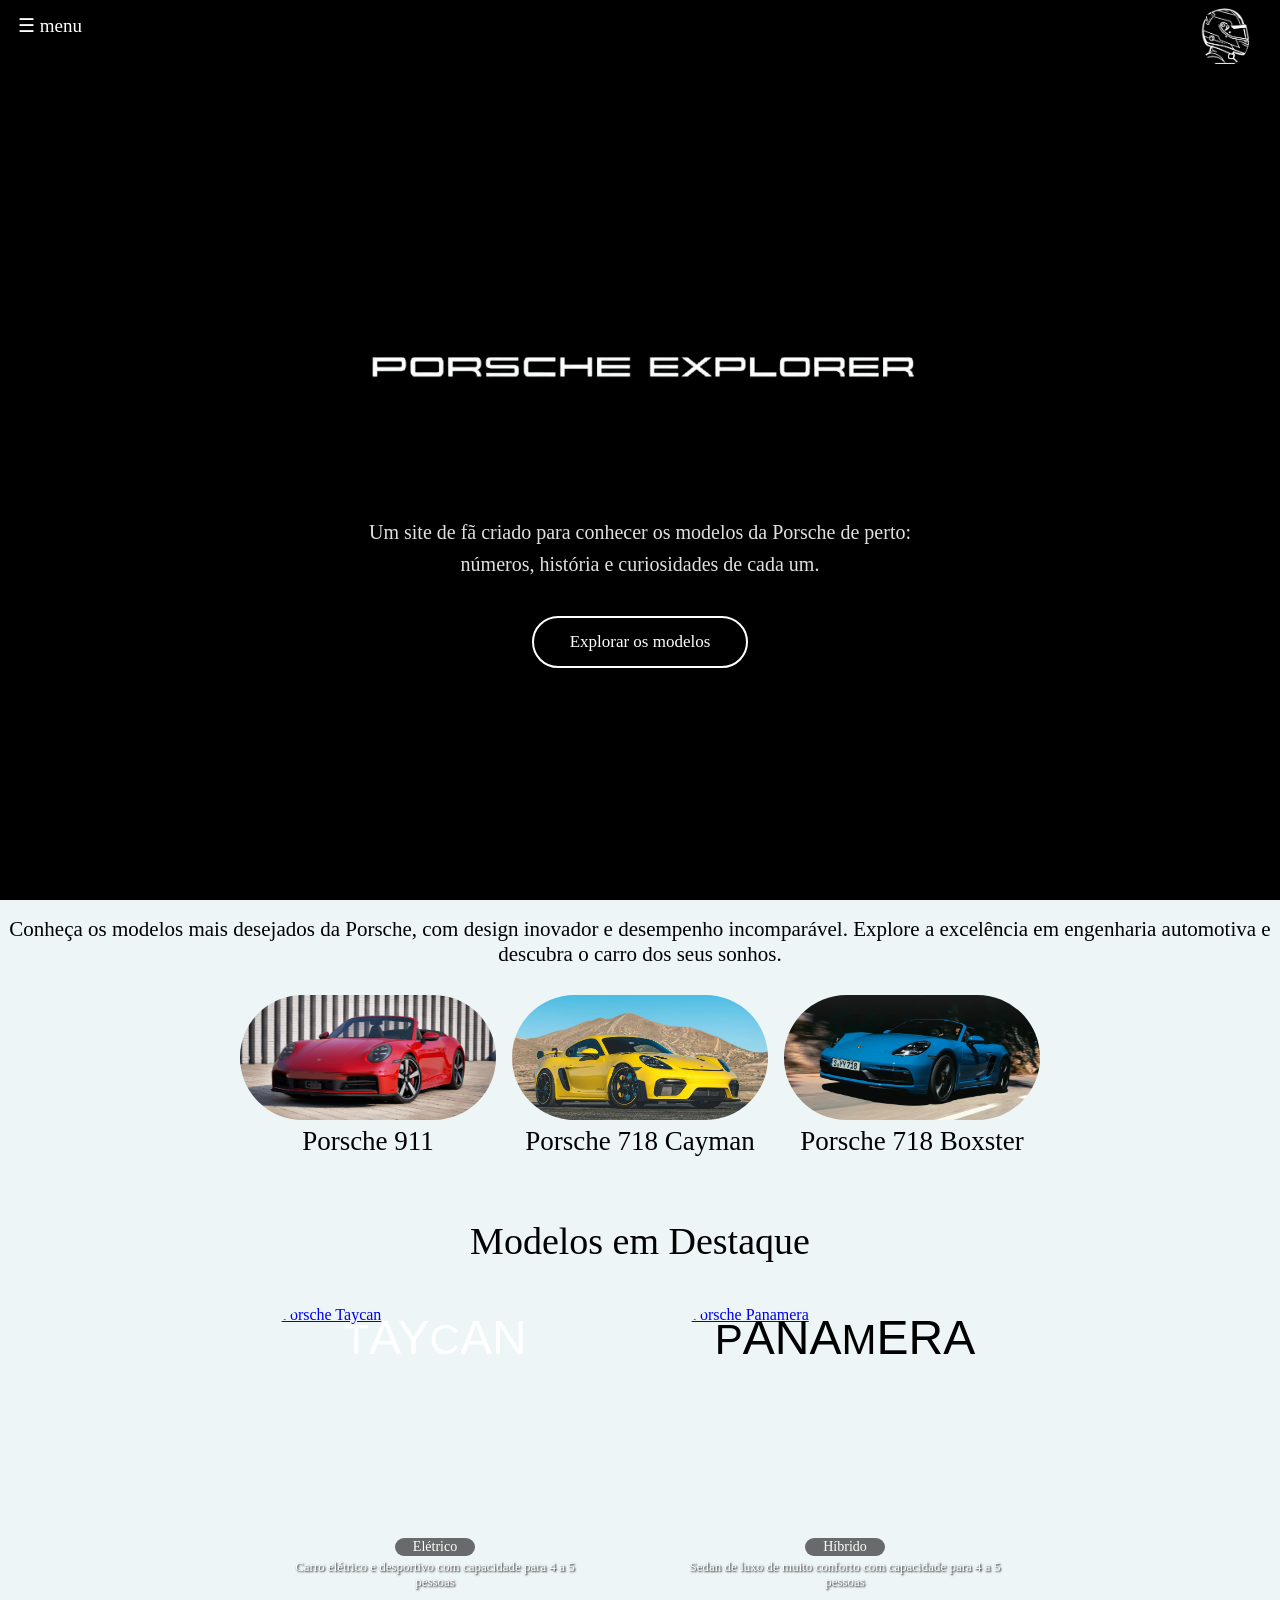
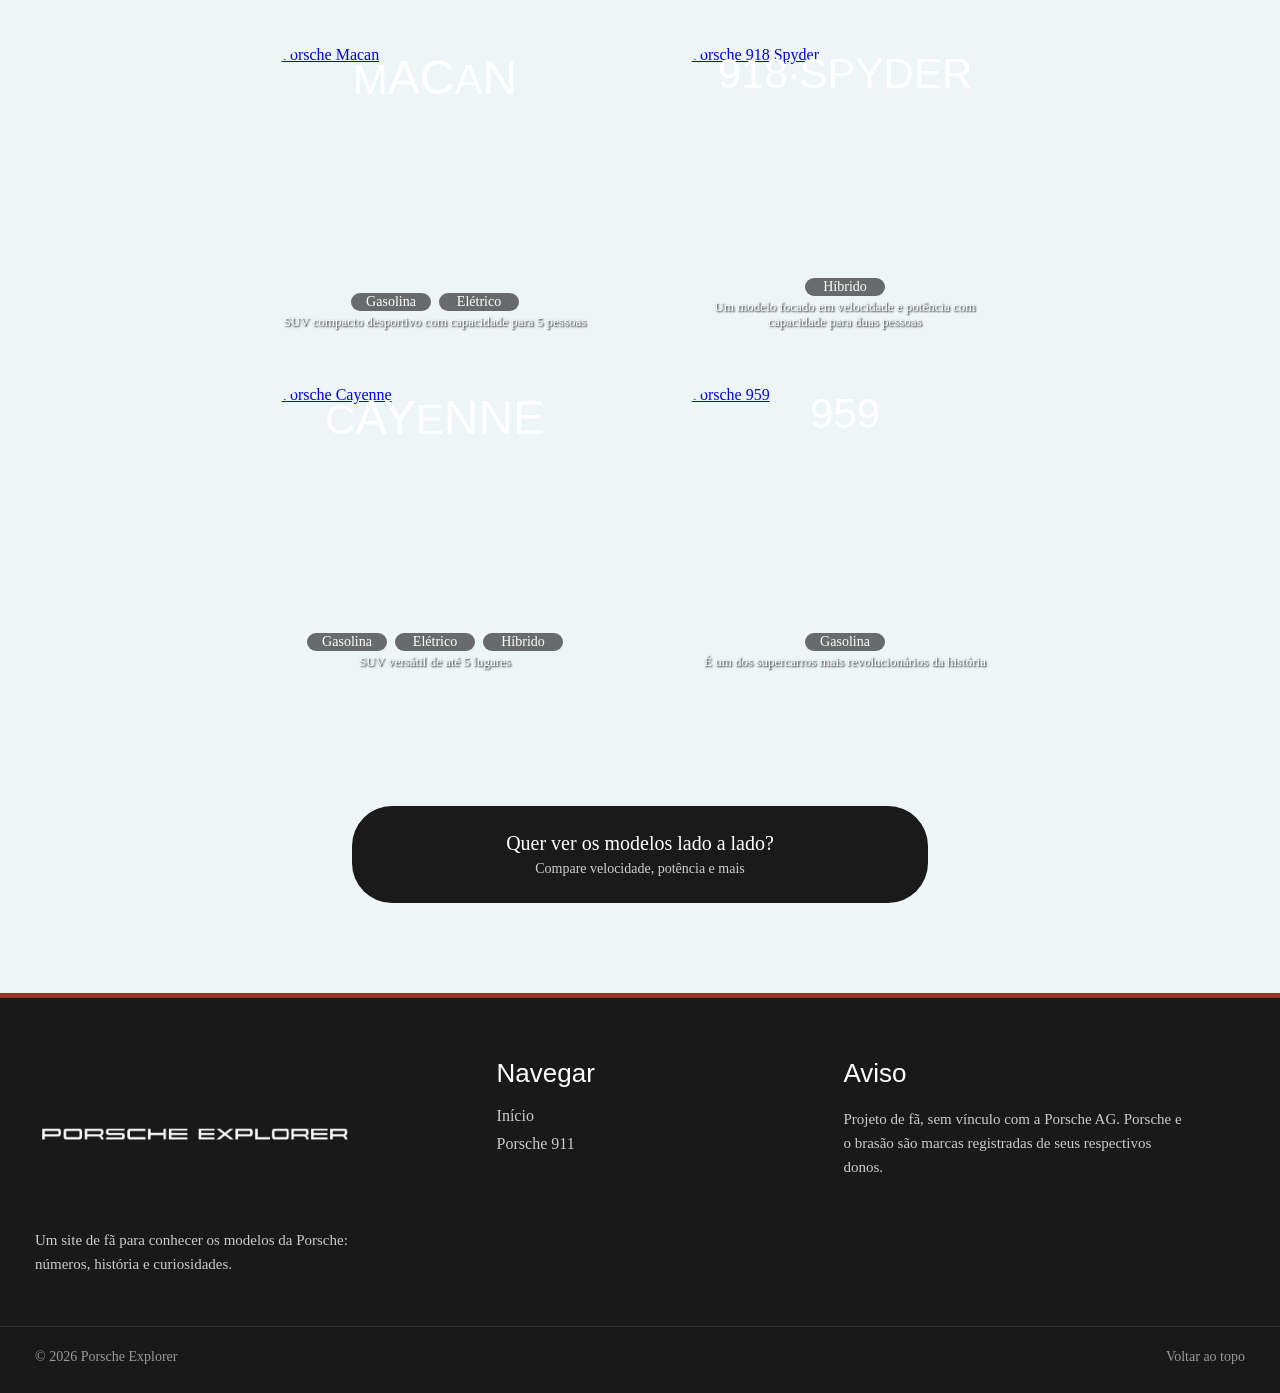
==== commit 49e74688: "Aprimorando a página inicial e enviando login" ====
--- a/index.html
+++ b/index.html
@@ -8,12 +8,14 @@
     <title>Porsche Explorer</title>
 
     <link rel="stylesheet" href="style.css">
+    <link rel="stylesheet" href="conta.css">
     <link rel="stylesheet" href="carros.css">
 
     <script defer src="main.js"></script>
+    <script defer src="conta.js"></script>
 </head>
 
-<body>
+<body class="pagina-inicial">
 
     <header class="cabecalho">
         <div class="lado-esquerdo">
@@ -21,7 +23,7 @@
                 ☰ menu
             </a>
 
-            <a href="modelos.html" class="item-modelos">
+            <a href="index.html" class="item-modelos">
                 <img src="https://companieslogo.com/img/orig/P911.DE-94013588.png?t=1744633652" 
                 alt= "porsche"  
                 width="20" height="25">
@@ -58,10 +60,27 @@
             <source src="video/porsche-banner.mp4" type="video/mp4">
             Seu navegador não suporta vídeo em HTML5.
         </video>
+
+        <a href="index.html" class="banner-menu">☰ menu</a>
+
+        <img class="perfil banner-perfil" src="img/perfil-branco.png" alt="Perfil do usuário">
+
+        <div class="banner-conteudo">
+            <h1 class="banner-titulo">
+                <img src="img/logotipo-branco.png" alt="Porsche Explorer">
+            </h1>
+
+            <p class="banner-texto">
+                Um site de fã criado para conhecer os modelos da Porsche de perto:
+                números, história e curiosidades de cada um.
+            </p>
+
+            <a href="#modelos" class="banner-botao">Explorar os modelos</a>
+        </div>
     </section>
 
 
-    <section class="mais-desejados">
+    <section class="mais-desejados" id="modelos">
 
         <p class="texto-desejados">
             Conheça os modelos mais desejados da Porsche, com design inovador e desempenho incomparável. Explore a excelência em engenharia automotiva e descubra o carro dos seus sonhos.
--- a/style.css
+++ b/style.css
@@ -244,21 +244,351 @@
 }
 
 
+/* Banner da página inicial: vídeo em tela cheia com texto por cima */
+
 .banner {
 
+    position: relative;
+
+    height: calc(100vh - 78px);
+
+    height: calc(100svh - 78px);
+
+    min-height: 480px;
+
     overflow: hidden;
+
+    background-color: #000;
 }
 
 
 .video-banner {
 
+    position: absolute;
+
+    inset: 0;
+
     width: 100%;
 
-    height: 500px;
+    height: 100%;
 
     object-fit: cover;
 
     display: block;
+
+    animation: banner-video-entrada 1.8s ease both;
+}
+
+
+/* camada escura por cima do vídeo */
+
+.banner::after {
+
+    content: "";
+
+    position: absolute;
+
+    inset: 0;
+
+    background: linear-gradient(
+        to bottom,
+        rgba(0, 0, 0, 0.35) 0%,
+        rgba(0, 0, 0, 0.55) 55%,
+        rgba(0, 0, 0, 0.8) 100%
+    );
+
+    pointer-events: none;
+}
+
+
+.banner-conteudo {
+
+    position: absolute;
+
+    inset: 0;
+
+    z-index: 2;
+
+    display: flex;
+
+    flex-direction: column;
+
+    align-items: center;
+
+    justify-content: center;
+
+    padding: 0 24px;
+
+    text-align: center;
+
+    color: #fff;
+}
+
+
+.banner-titulo {
+
+    font-weight: normal;
+
+    font-size: clamp(42px, 7vw, 92px);
+
+    letter-spacing: 0.03em;
+
+    line-height: 1.05;
+
+    animation: banner-subir 1s ease 0.4s both;
+}
+
+
+.banner-titulo img {
+
+    display: block;
+
+    width: clamp(260px, 45vw, 560px);
+
+    height: auto;
+
+    filter: drop-shadow(0 2px 20px rgba(0, 0, 0, 0.4));
+}
+
+
+.banner-texto {
+
+    max-width: 600px;
+
+    margin-top: 18px;
+
+    font-size: clamp(16px, 2vw, 20px);
+
+    line-height: 1.6;
+
+    color: rgba(255, 255, 255, 0.88);
+
+    animation: banner-subir 1s ease 0.7s both;
+}
+
+
+.banner-botao {
+
+    display: inline-block;
+
+    margin-top: 36px;
+
+    padding: 14px 36px;
+
+    border: 2px solid #fff;
+
+    border-radius: 40px;
+
+    color: #fff;
+
+    text-decoration: none;
+
+    font-size: 17px;
+
+    animation: banner-subir 1s ease 1s both;
+
+    transition:
+        background-color 0.3s ease,
+        color 0.3s ease,
+        transform 0.25s ease;
+}
+
+
+.banner-botao:hover {
+
+    background-color: #fff;
+
+    color: #111;
+
+    transform: scale(1.04);
+}
+
+
+.banner-botao:focus-visible {
+
+    outline: 2px solid #fff;
+
+    outline-offset: 4px;
+}
+
+
+@keyframes banner-video-entrada {
+
+    from {
+        opacity: 0;
+        transform: scale(1.08);
+    }
+
+    to {
+        opacity: 1;
+        transform: scale(1);
+    }
+}
+
+
+@keyframes banner-subir {
+
+    from {
+        opacity: 0;
+        transform: translateY(24px);
+    }
+
+    to {
+        opacity: 1;
+        transform: translateY(0);
+    }
+}
+
+
+/* Página inicial: o menu some em cima do banner e aparece
+   fixo no topo quando a pessoa chega na parte dos modelos */
+
+body.pagina-inicial .cabecalho {
+
+    position: fixed;
+
+    top: 0;
+
+    left: 0;
+
+    z-index: 100;
+
+    opacity: 0;
+
+    transform: translateY(-100%);
+
+    pointer-events: none;
+
+    visibility: hidden;
+
+    box-shadow: 0 4px 16px rgba(0, 0, 0, 0.12);
+
+    transition:
+        transform 0.5s ease,
+        opacity 0.5s ease,
+        background-color 0.7s ease,
+        visibility 0s linear 0.5s;
+}
+
+
+body.pagina-inicial.menu-visivel .cabecalho {
+
+    opacity: 1;
+
+    transform: translateY(0);
+
+    visibility: visible;
+
+    transition:
+        transform 0.5s ease,
+        opacity 0.5s ease,
+        background-color 0.7s ease,
+        visibility 0s;
+
+    pointer-events: auto;
+}
+
+
+/* a área transparente do logotipo não pode bloquear cliques embaixo dele */
+
+body.pagina-inicial .logo-porsche-texto {
+
+    pointer-events: none;
+}
+
+
+/* sem o menu em cima, o banner ocupa a tela toda */
+
+body.pagina-inicial .banner {
+
+    height: 100vh;
+
+    height: 100svh;
+}
+
+
+/* o botão do banner para logo abaixo do menu fixo */
+
+body.pagina-inicial #modelos {
+
+    scroll-margin-top: 78px;
+}
+
+
+/* Menu e perfil brancos por cima do banner,
+   na mesma posição que ficam no cabeçalho */
+
+.banner-menu {
+
+    position: absolute;
+
+    left: 18px;
+
+    top: 16px;
+
+    z-index: 3;
+
+    color: #fff;
+
+    font-size: 19px;
+
+    line-height: 20px;
+
+    text-decoration: none;
+
+    text-shadow: 0 1px 8px rgba(0, 0, 0, 0.5);
+
+    animation: banner-aparecer 1s ease 1.2s both;
+}
+
+
+.banner-menu:hover {
+
+    text-decoration: underline;
+}
+
+
+.banner-menu:focus-visible,
+.perfil:focus-visible {
+
+    outline: 2px solid #a52b22;
+
+    outline-offset: 4px;
+}
+
+
+.banner .banner-perfil {
+
+    z-index: 3;
+
+    animation: banner-aparecer 1s ease 1.2s both;
+}
+
+
+@keyframes banner-aparecer {
+
+    from { opacity: 0; }
+
+    to { opacity: 1; }
+}
+
+
+/* quem desativou animações no sistema vê tudo parado */
+
+@media (prefers-reduced-motion: reduce) {
+
+    .video-banner,
+    .banner-titulo,
+    .banner-texto,
+    .banner-botao,
+    .banner-menu,
+    .banner .banner-perfil,
+    body.pagina-inicial .cabecalho {
+
+        animation: none;
+
+        transition: none;
+    }
 }
 
 
@@ -570,13 +900,6 @@
         width: 42px;
 
         height: 50px;
-
-    }
-
-
-    .banner {
-
-        height: 350px;
 
     }
 
@@ -939,4 +1262,208 @@
 
         font-size: 22px;
     }
+}
+
+
+/* ---------- Menu lateral ---------- */
+
+.menu-lateral-fundo {
+
+    position: fixed;
+
+    inset: 0;
+
+    z-index: 200;
+
+    background-color: rgba(0, 0, 0, 0.45);
+
+    opacity: 0;
+
+    visibility: hidden;
+
+    transition:
+        opacity 0.35s ease,
+        visibility 0s linear 0.35s;
+}
+
+
+.menu-lateral {
+
+    position: fixed;
+
+    top: 0;
+
+    left: 0;
+
+    bottom: 0;
+
+    z-index: 201;
+
+    width: min(320px, 85vw);
+
+    padding: 22px 26px 40px;
+
+    overflow-y: auto;
+
+    background-color: var(--fundo);
+
+    color: var(--texto);
+
+    box-shadow: 6px 0 30px rgba(0, 0, 0, 0.25);
+
+    transform: translateX(-100%);
+
+    visibility: hidden;
+
+    transition:
+        transform 0.35s ease,
+        background-color 0.7s ease,
+        visibility 0s linear 0.35s;
+}
+
+
+body.menu-aberto {
+
+    overflow: hidden;
+}
+
+
+body.menu-aberto .menu-lateral-fundo {
+
+    opacity: 1;
+
+    visibility: visible;
+
+    transition: opacity 0.35s ease;
+}
+
+
+body.menu-aberto .menu-lateral {
+
+    transform: translateX(0);
+
+    visibility: visible;
+
+    transition:
+        transform 0.35s ease,
+        background-color 0.7s ease;
+}
+
+
+.menu-lateral-topo {
+
+    display: flex;
+
+    align-items: center;
+
+    justify-content: space-between;
+
+    margin-bottom: 26px;
+
+    font-size: 19px;
+}
+
+
+.menu-lateral-fechar {
+
+    border: none;
+
+    background: transparent;
+
+    color: var(--texto);
+
+    font-size: 30px;
+
+    line-height: 1;
+
+    cursor: pointer;
+
+    padding: 0 4px;
+}
+
+
+.menu-lateral h2 {
+
+    font-weight: normal;
+
+    font-size: 14px;
+
+    letter-spacing: 0.08em;
+
+    text-transform: uppercase;
+
+    color: #777;
+
+    margin: 28px 0 8px;
+}
+
+
+body.modo-escuro .menu-lateral h2 {
+
+    color: #aaa;
+}
+
+
+.menu-lateral ul {
+
+    list-style: none;
+}
+
+
+.menu-lateral a {
+
+    display: block;
+
+    padding: 9px 0;
+
+    color: var(--texto);
+
+    text-decoration: none;
+
+    font-size: 18px;
+
+    border-bottom: 1px solid rgba(120, 120, 120, 0.2);
+
+    transition: color 0.2s ease, padding-left 0.2s ease;
+}
+
+
+.menu-lateral a:hover {
+
+    color: #a52b22;
+
+    padding-left: 6px;
+}
+
+
+.menu-lateral a[aria-current="page"] {
+
+    color: #a52b22;
+}
+
+
+body.modo-escuro .menu-lateral a:hover,
+body.modo-escuro .menu-lateral a[aria-current="page"] {
+
+    color: #ff6b5e;
+}
+
+
+.menu-lateral-fechar:focus-visible,
+.menu-lateral a:focus-visible {
+
+    outline: 2px solid #a52b22;
+
+    outline-offset: 3px;
+}
+
+
+@media (prefers-reduced-motion: reduce) {
+
+    .menu-lateral,
+    .menu-lateral-fundo,
+    .menu-lateral a {
+
+        transition: none;
+    }
 }
--- a/conta.css
+++ b/conta.css
@@ -0,0 +1,330 @@
+/* Login, favoritos e botão de favoritar */
+
+.conta [hidden],
+.favoritos [hidden] {
+    display: none !important;
+}
+
+
+/* ---------- botão padrão ---------- */
+
+.botao-conta {
+    display: inline-block;
+    border: none;
+    cursor: pointer;
+    background-color: #1a1a1a;
+    color: #fff;
+    font-family: inherit;
+    font-size: 17px;
+    padding: 14px 34px;
+    border-radius: 40px;
+    text-decoration: none;
+    text-align: center;
+    transition:
+        transform 0.25s ease,
+        background-color 0.7s ease,
+        color 0.7s ease;
+}
+
+.botao-conta:hover {
+    transform: scale(1.03);
+}
+
+.botao-conta.secundario {
+    background-color: transparent;
+    color: var(--texto);
+    border: 2px solid var(--texto);
+    padding: 12px 30px;
+}
+
+body.modo-escuro .botao-conta {
+    background-color: #f4f4f4;
+    color: #111;
+}
+
+body.modo-escuro .botao-conta.secundario {
+    background-color: transparent;
+    color: var(--texto);
+}
+
+
+/* ---------- página de login ---------- */
+
+.conta {
+    width: 90%;
+    max-width: 440px;
+    margin: 70px auto 90px;
+}
+
+.conta h1 {
+    font-weight: normal;
+    font-size: 36px;
+    text-align: center;
+    margin-bottom: 12px;
+}
+
+.conta-motivo {
+    text-align: center;
+    font-size: 16px;
+    line-height: 1.5;
+    margin-bottom: 8px;
+}
+
+.conta-abas {
+    display: flex;
+    gap: 4px;
+    padding: 4px;
+    margin: 28px 0 30px;
+    border: 2px solid rgba(120, 120, 120, 0.35);
+    border-radius: 40px;
+}
+
+.conta-aba {
+    flex: 1;
+    padding: 11px;
+    border: none;
+    border-radius: 40px;
+    background: transparent;
+    color: var(--texto);
+    font-family: inherit;
+    font-size: 16px;
+    cursor: pointer;
+    transition: background-color 0.25s ease, color 0.25s ease;
+}
+
+.conta-aba.ativa {
+    background-color: var(--texto);
+    color: var(--fundo);
+}
+
+.conta-form {
+    display: flex;
+    flex-direction: column;
+    gap: 18px;
+}
+
+.conta-campo label {
+    display: block;
+    font-size: 15px;
+    margin: 0 0 7px 18px;
+}
+
+.conta-campo input {
+    width: 100%;
+    padding: 14px 20px;
+    border-radius: 30px;
+    border: 2px solid rgba(120, 120, 120, 0.35);
+    background: transparent;
+    color: var(--texto);
+    font-family: inherit;
+    font-size: 16px;
+    transition: border-color 0.25s ease;
+}
+
+.conta-campo input:focus {
+    outline: none;
+    border-color: #a52b22;
+}
+
+.conta-form .botao-conta {
+    margin-top: 8px;
+    width: 100%;
+}
+
+.conta-erro {
+    margin-top: 20px;
+    text-align: center;
+    color: #a52b22;
+    font-size: 15px;
+}
+
+body.modo-escuro .conta-erro {
+    color: #ff6b5e;
+}
+
+.conta-nota {
+    margin-top: 30px;
+    text-align: center;
+    font-size: 13px;
+    line-height: 1.5;
+    color: #777;
+}
+
+body.modo-escuro .conta-nota {
+    color: #aaa;
+}
+
+
+/* ---------- página de favoritos ---------- */
+
+.favoritos {
+    width: 92%;
+    max-width: 920px;
+    margin: 60px auto 90px;
+}
+
+.favoritos-topo {
+    display: flex;
+    align-items: flex-end;
+    justify-content: space-between;
+    gap: 20px;
+    flex-wrap: wrap;
+    margin-bottom: 36px;
+}
+
+.favoritos-topo h1 {
+    font-weight: normal;
+    font-size: 36px;
+}
+
+.favoritos-topo p {
+    font-size: 17px;
+    margin-top: 6px;
+}
+
+.lista-favoritos {
+    display: grid;
+    grid-template-columns: repeat(auto-fill, minmax(250px, 1fr));
+    gap: 24px;
+}
+
+.favorito {
+    display: flex;
+    flex-direction: column;
+    border: 2px solid rgba(120, 120, 120, 0.35);
+    border-radius: 40px;
+    padding: 22px 20px 18px;
+    text-align: center;
+    transition: border-color 0.25s ease;
+}
+
+.favorito:hover {
+    border-color: #a52b22;
+}
+
+.favorito-link {
+    color: var(--texto);
+    text-decoration: none;
+    flex: 1;
+}
+
+.favorito-link img {
+    width: 100%;
+    height: 130px;
+    object-fit: contain;
+    display: block;
+    margin-bottom: 14px;
+}
+
+.favorito-link h2 {
+    font-weight: normal;
+    font-size: 22px;
+}
+
+.favorito-link p {
+    font-size: 14px;
+    font-style: italic;
+    color: #777;
+    margin-top: 4px;
+}
+
+body.modo-escuro .favorito-link p {
+    color: #aaa;
+}
+
+.favorito-remover {
+    margin-top: 16px;
+    border: none;
+    background: transparent;
+    color: #a52b22;
+    font-family: inherit;
+    font-size: 14px;
+    cursor: pointer;
+    text-decoration: underline;
+}
+
+body.modo-escuro .favorito-remover {
+    color: #ff6b5e;
+}
+
+.favoritos-vazio {
+    text-align: center;
+    padding: 50px 20px;
+    border: 2px dashed rgba(120, 120, 120, 0.35);
+    border-radius: 40px;
+}
+
+.favoritos-vazio p {
+    font-size: 17px;
+    line-height: 1.5;
+    margin-bottom: 24px;
+}
+
+
+/* ---------- botão flutuante de favoritar ---------- */
+
+.botao-favoritar {
+    position: fixed;
+    right: 24px;
+    bottom: 24px;
+    z-index: 50;
+    display: flex;
+    align-items: center;
+    gap: 8px;
+    padding: 12px 24px;
+    border: 2px solid #a52b22;
+    border-radius: 40px;
+    background-color: var(--fundo);
+    color: var(--texto);
+    font-family: Georgia, "Times New Roman", serif;
+    font-size: 16px;
+    cursor: pointer;
+    box-shadow: 0 6px 20px rgba(0, 0, 0, 0.2);
+    transition:
+        background-color 0.3s ease,
+        color 0.3s ease,
+        transform 0.25s ease;
+}
+
+.botao-favoritar:hover {
+    transform: scale(1.04);
+}
+
+.botao-favoritar .coracao {
+    font-size: 20px;
+    line-height: 1;
+}
+
+.botao-favoritar.favoritado {
+    background-color: #a52b22;
+    color: #fff;
+}
+
+.botao-favoritar.pulsar .coracao {
+    animation: coracao-pulsar 0.4s ease;
+}
+
+@keyframes coracao-pulsar {
+    50% { transform: scale(1.4); }
+}
+
+@media (max-width: 700px) {
+
+    .botao-favoritar {
+        right: 16px;
+        bottom: 16px;
+        padding: 10px 20px;
+    }
+
+    .conta h1,
+    .favoritos-topo h1 {
+        font-size: 28px;
+    }
+}
+
+@media (prefers-reduced-motion: reduce) {
+
+    .botao-favoritar.pulsar .coracao {
+        animation: none;
+    }
+} 
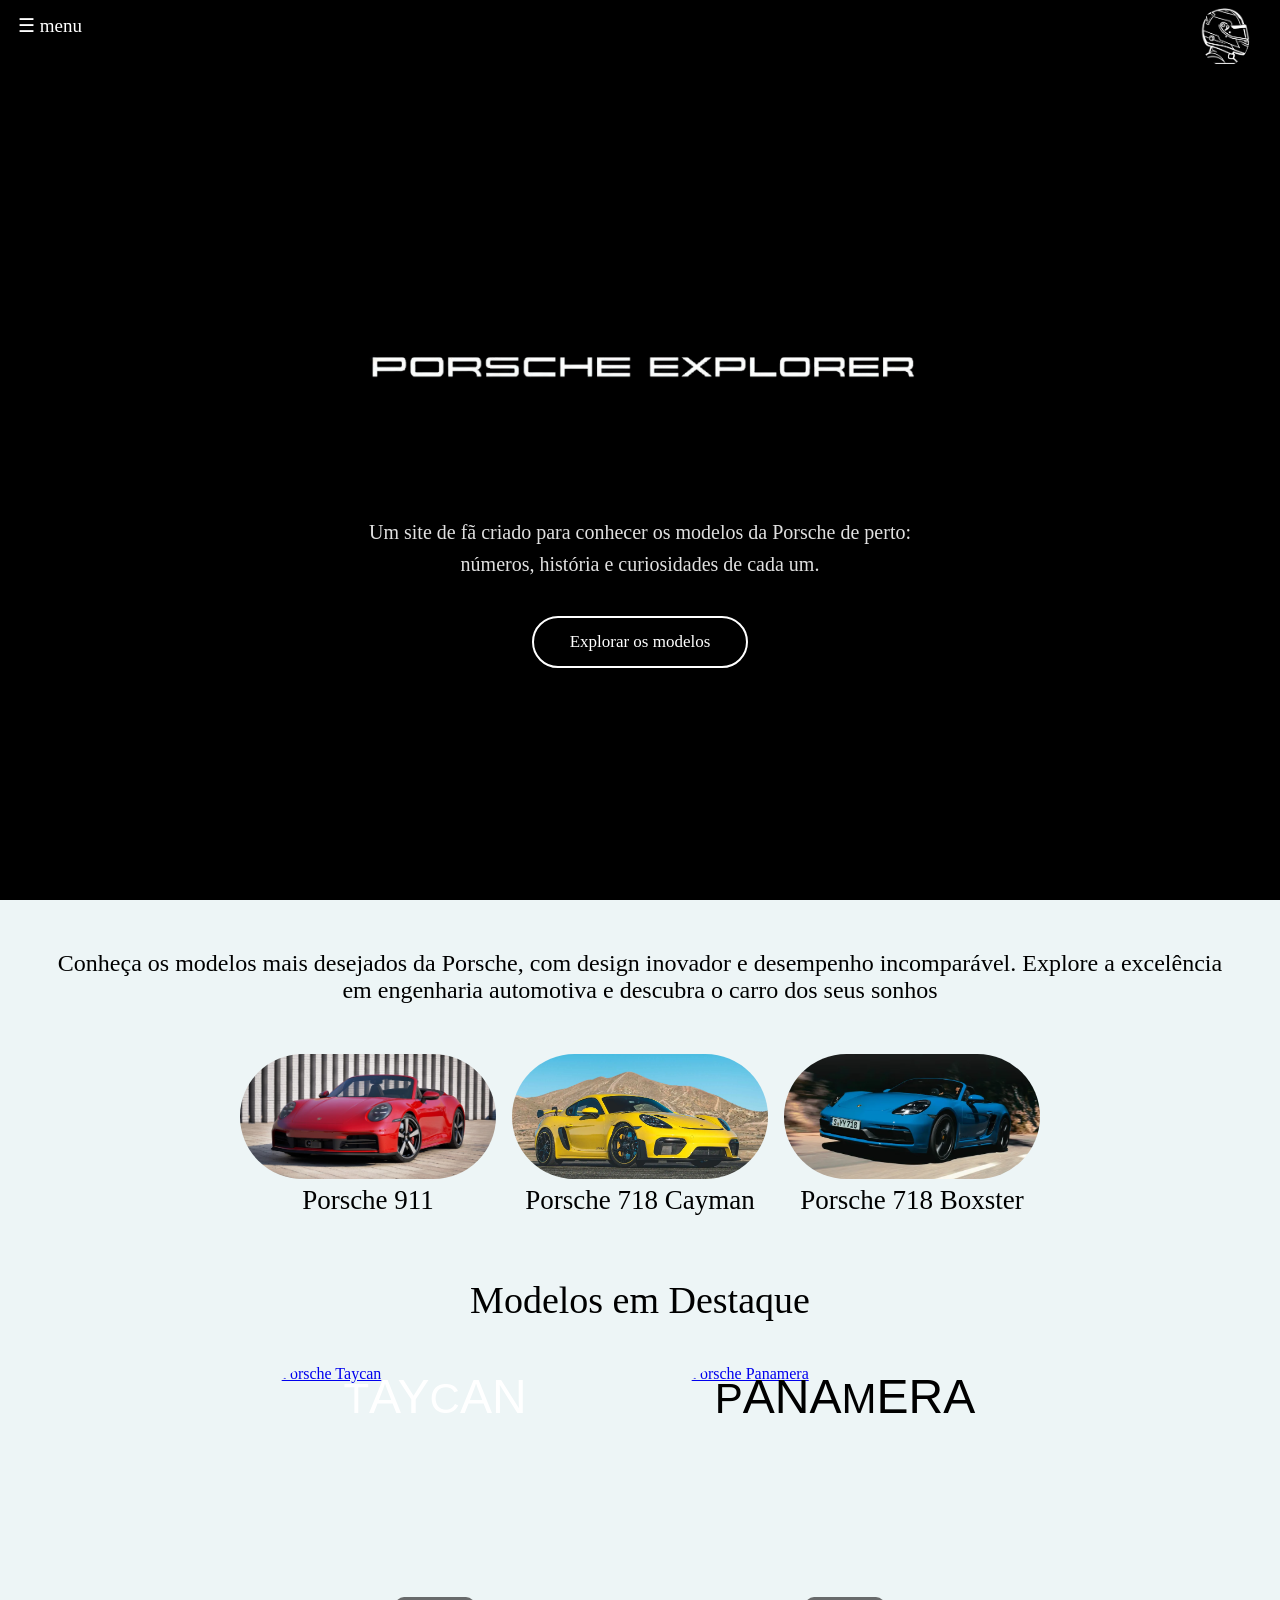
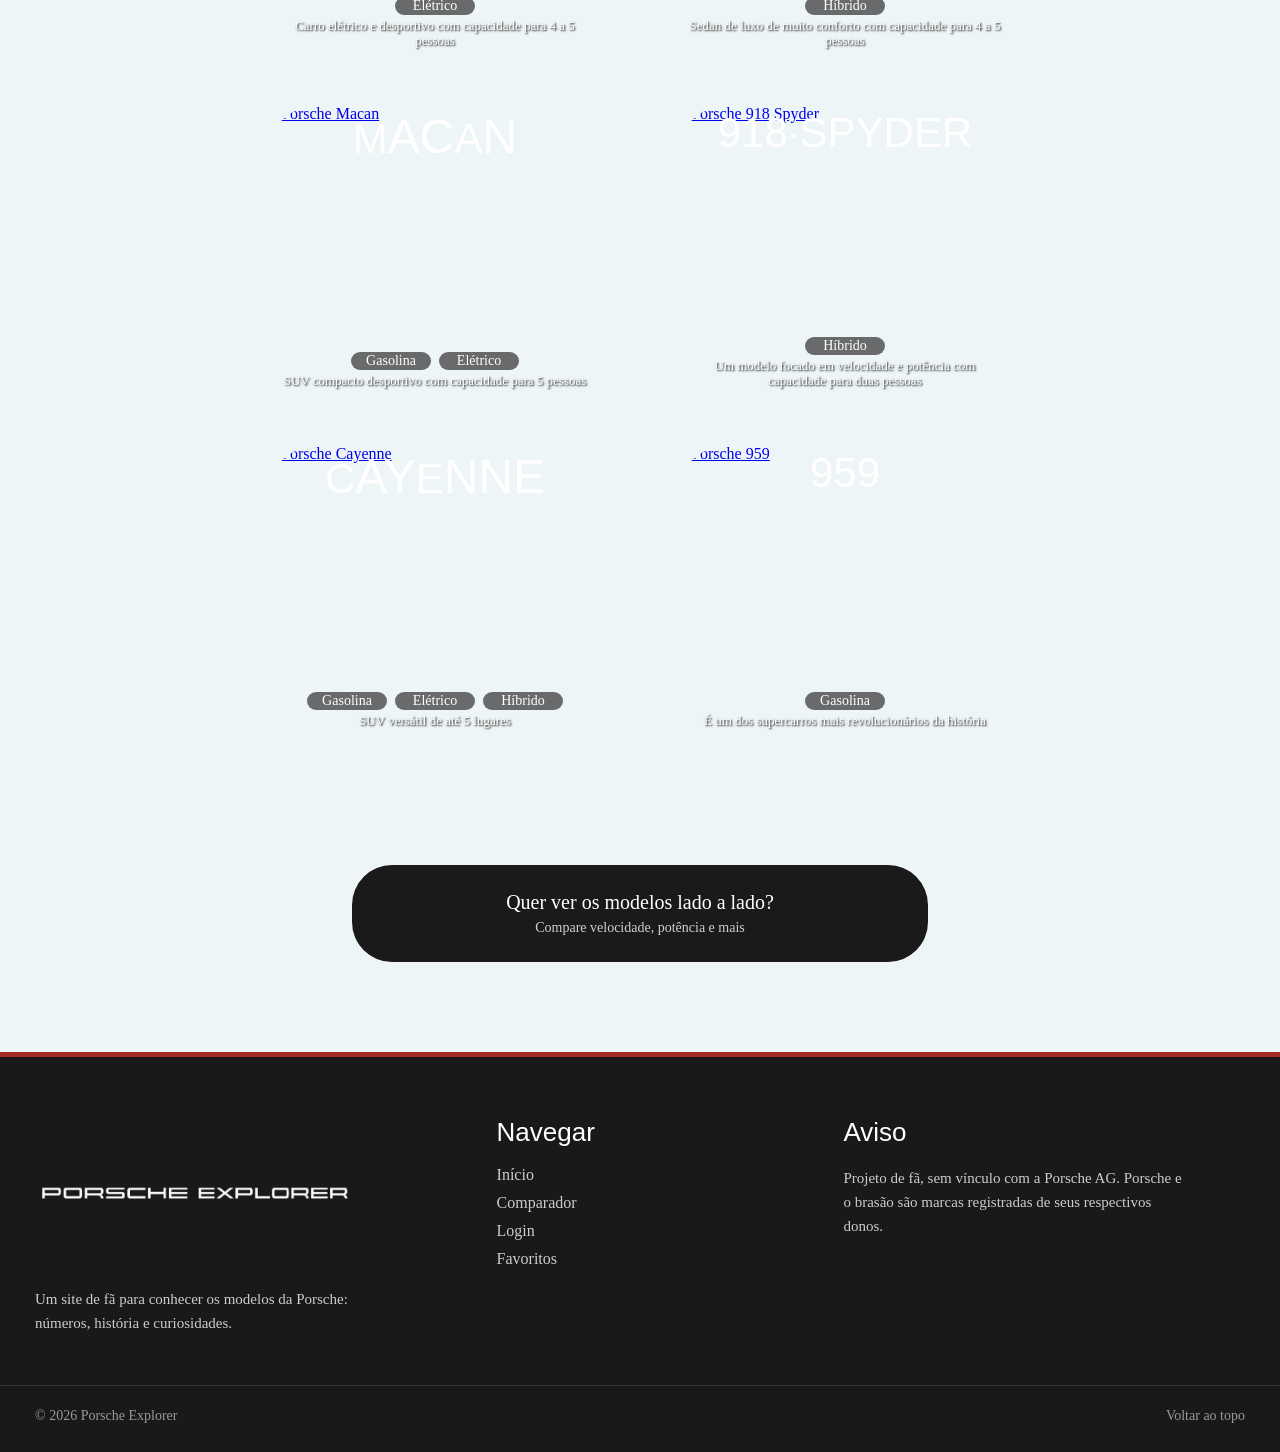
==== commit d1006fe9: "Ajustando o footer" ====
--- a/index.html
+++ b/index.html
@@ -82,9 +82,9 @@
 
     <section class="mais-desejados" id="modelos">
 
-        <p class="texto-desejados">
-            Conheça os modelos mais desejados da Porsche, com design inovador e desempenho incomparável. Explore a excelência em engenharia automotiva e descubra o carro dos seus sonhos.
-        </p>
+        <h2 class="texto-desejados">
+            Conheça os modelos mais desejados da Porsche, com design inovador e desempenho incomparável. Explore a excelência em engenharia automotiva e descubra o carro dos seus sonhos
+        </h2>
 
 
         <div class="modelos-top">
@@ -324,7 +324,9 @@
                 <h2>Navegar</h2>
                 <ul>
                     <li><a href="index.html">Início</a></li>
-                    <li><a href="911.html">Porsche 911</a></li>
+                    <li><a href="comparar.html">Comparador</a></li>
+                    <li><a href="login.html">Login</a></li>
+                    <li><a href="favoritos.html">Favoritos</a></li>
                 </ul>
             </nav>
 
--- a/style.css
+++ b/style.css
@@ -596,8 +596,6 @@
 
     width: 100%;
 
-    padding-top: 17px;
-
     text-align: center;
 
 }
@@ -605,9 +603,13 @@
 
 .texto-desejados {
 
-    font-size: 21px;
-
-    margin-bottom: 28px;
+    text-align: center;
+
+    font-weight: normal;
+
+    padding: 50px;
+
+    color: var(--texto);
 
 }
 
@@ -993,15 +995,15 @@
 
 body.modo-escuro .link-comparar {
 
-    background-color: #f4f4f4;
-
-    color: #111;
+    background-color: #2e2e2e;
+
+    color: #edf5f6;
 }
 
 
 body.modo-escuro .link-comparar span {
 
-    color: #555;
+    color: #aaa;
 }
 
 
@@ -1018,229 +1020,11 @@
     text-align: center;
 }
 
-
-.quiz-intro h1 {
-
-    font-weight: normal;
-
-    font-size: 36px;
-
-    margin-bottom: 18px;
-}
-
-
-.quiz-intro p {
-
-    font-size: 17px;
-
-    line-height: 24px;
-
-    margin-bottom: 32px;
-}
-
-
-.botao-quiz {
-
-    display: inline-block;
-
-    border: none;
-
-    outline: none;
-
-    cursor: pointer;
-
-    background-color: #1a1a1a;
-
-    color: #fff;
-
-    font-family: inherit;
-
-    font-size: 17px;
-
-    padding: 14px 34px;
-
-    border-radius: 40px;
-
-    text-decoration: none;
-
-    transition:
-        transform 0.25s ease,
-        background-color 0.7s ease,
-        color 0.7s ease;
-}
-
-
-.botao-quiz:hover {
-
-    transform: scale(1.04);
-}
-
-
-.botao-secundario {
+body.modo-escuro .botao-secundario {
 
     background-color: transparent;
 
     color: var(--texto);
-
-    border: 2px solid var(--texto);
-}
-
-
-body.modo-escuro .botao-quiz {
-
-    background-color: #f4f4f4;
-
-    color: #111;
-}
-
-
-body.modo-escuro .botao-secundario {
-
-    background-color: transparent;
-
-    color: var(--texto);
-}
-
-
-.quiz-progresso {
-
-    margin-bottom: 34px;
-}
-
-
-.quiz-passo {
-
-    display: block;
-
-    font-size: 14px;
-
-    margin-bottom: 10px;
-
-    color: #777;
-}
-
-
-body.modo-escuro .quiz-passo {
-
-    color: #aaa;
-}
-
-
-.quiz-barra {
-
-    width: 100%;
-
-    height: 6px;
-
-    background-color: rgba(120, 120, 120, 0.25);
-
-    border-radius: 10px;
-
-    overflow: hidden;
-}
-
-
-.quiz-barra-preenchida {
-
-    height: 100%;
-
-    width: 0%;
-
-    background-color: #a52b22;
-
-    border-radius: 10px;
-
-    transition: width 0.4s ease;
-}
-
-
-.quiz-pergunta-texto {
-
-    font-weight: normal;
-
-    font-size: 26px;
-
-    margin-bottom: 28px;
-}
-
-
-.quiz-opcoes {
-
-    display: flex;
-
-    flex-direction: column;
-
-    gap: 14px;
-}
-
-
-.quiz-opcao {
-
-    width: 100%;
-
-    text-align: left;
-
-    padding: 18px 26px;
-
-    border-radius: 40px;
-
-    border: 2px solid rgba(120, 120, 120, 0.35);
-
-    background-color: transparent;
-
-    color: var(--texto);
-
-    font-family: inherit;
-
-    font-size: 17px;
-
-    cursor: pointer;
-
-    transition:
-        border-color 0.25s ease,
-        transform 0.15s ease;
-}
-
-
-.quiz-opcao:hover {
-
-    border-color: #a52b22;
-
-    transform: scale(1.01);
-}
-
-
-.quiz-resultado h2 {
-
-    font-weight: normal;
-
-    font-size: 26px;
-
-    margin-bottom: 30px;
-}
-
-
-.carro-resultado {
-
-    width: 100%;
-
-    max-width: 420px;
-
-    height: 320px;
-
-    margin: 0 auto 34px;
-}
-
-
-.quiz-acoes {
-
-    display: flex;
-
-    justify-content: center;
-
-    gap: 16px;
-
-    flex-wrap: wrap;
 }
 
 
@@ -1249,18 +1033,6 @@
     .comparar {
 
         margin: 40px auto 60px;
-    }
-
-
-    .quiz-intro h1 {
-
-        font-size: 28px;
-    }
-
-
-    .quiz-pergunta-texto {
-
-        font-size: 22px;
     }
 }
 
--- a/carros.css
+++ b/carros.css
@@ -90,8 +90,11 @@
 }
 
 #cayman-lateral {
-    bottom: -280px;
-    left: 50%;
+    bottom: -270px;
+}
+
+.cayman-lateral {
+    width: 100%;
 }
 
 #boxster-lateral {
